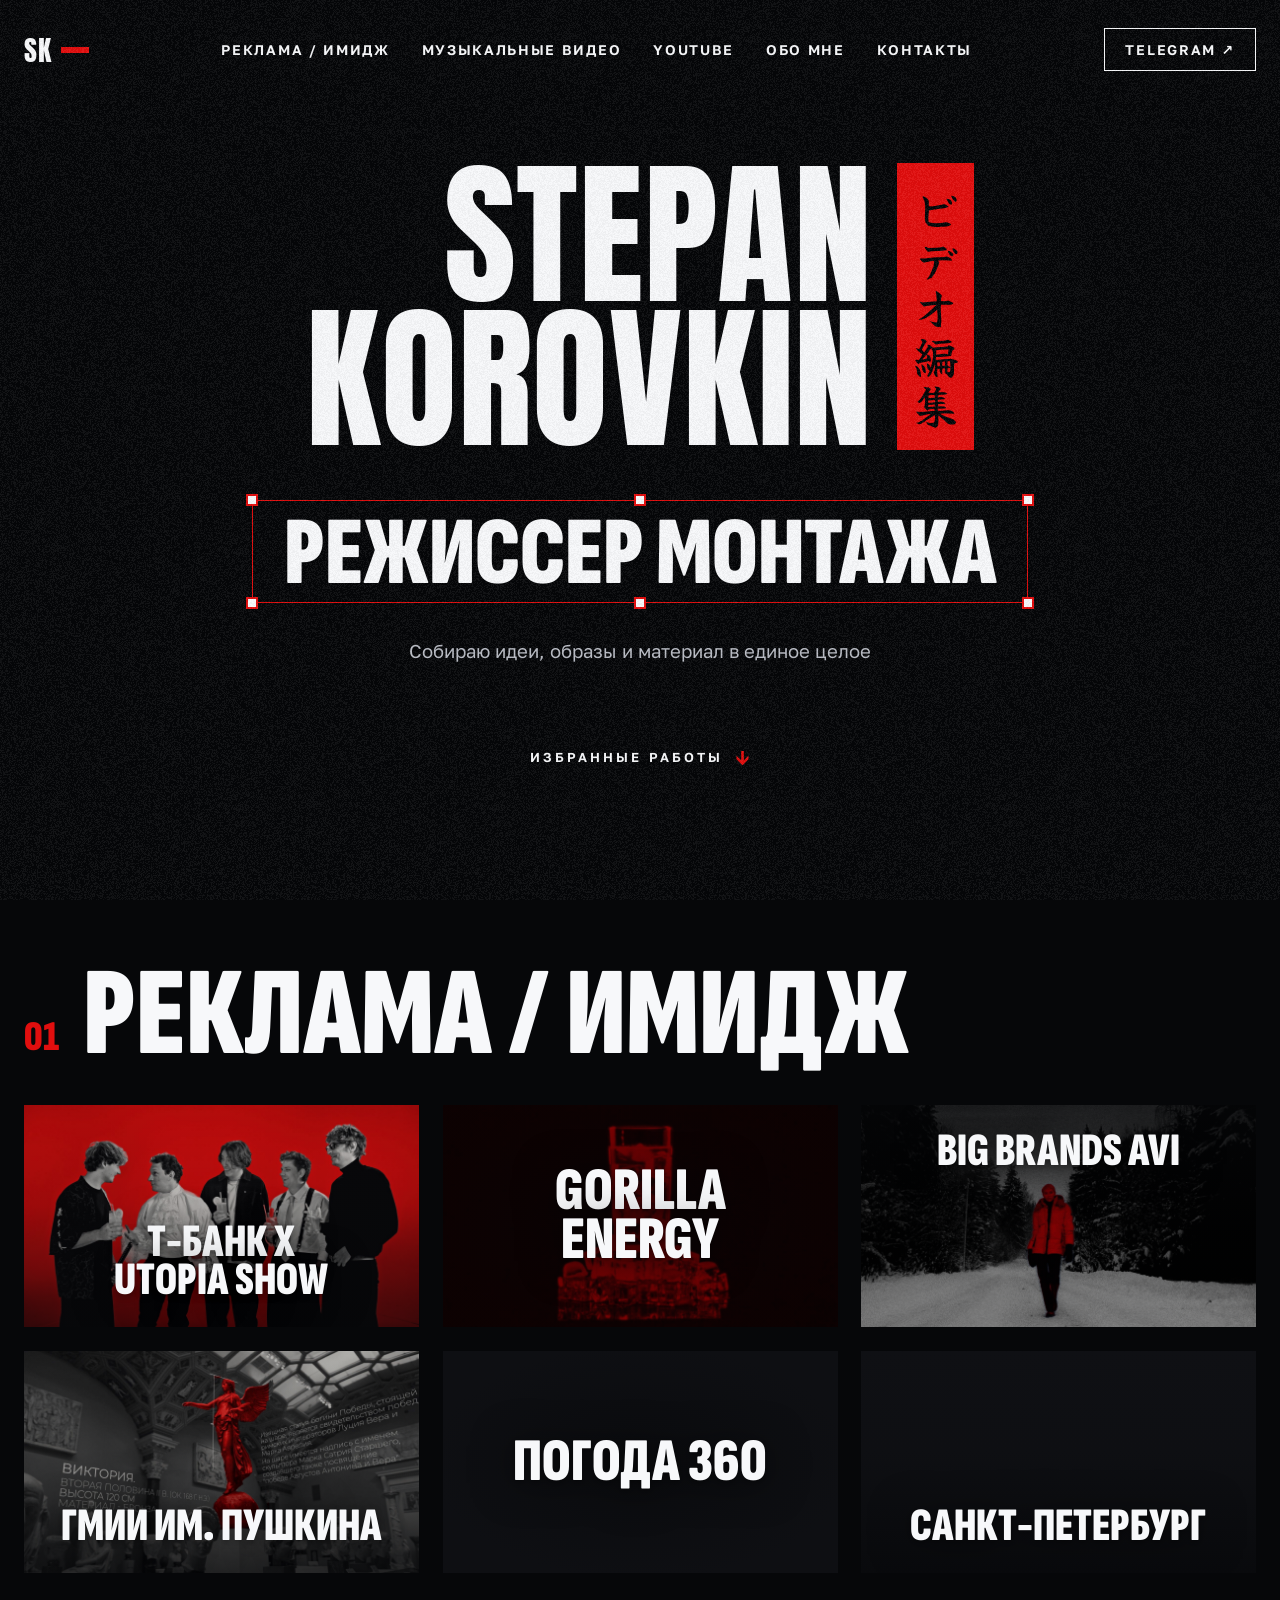
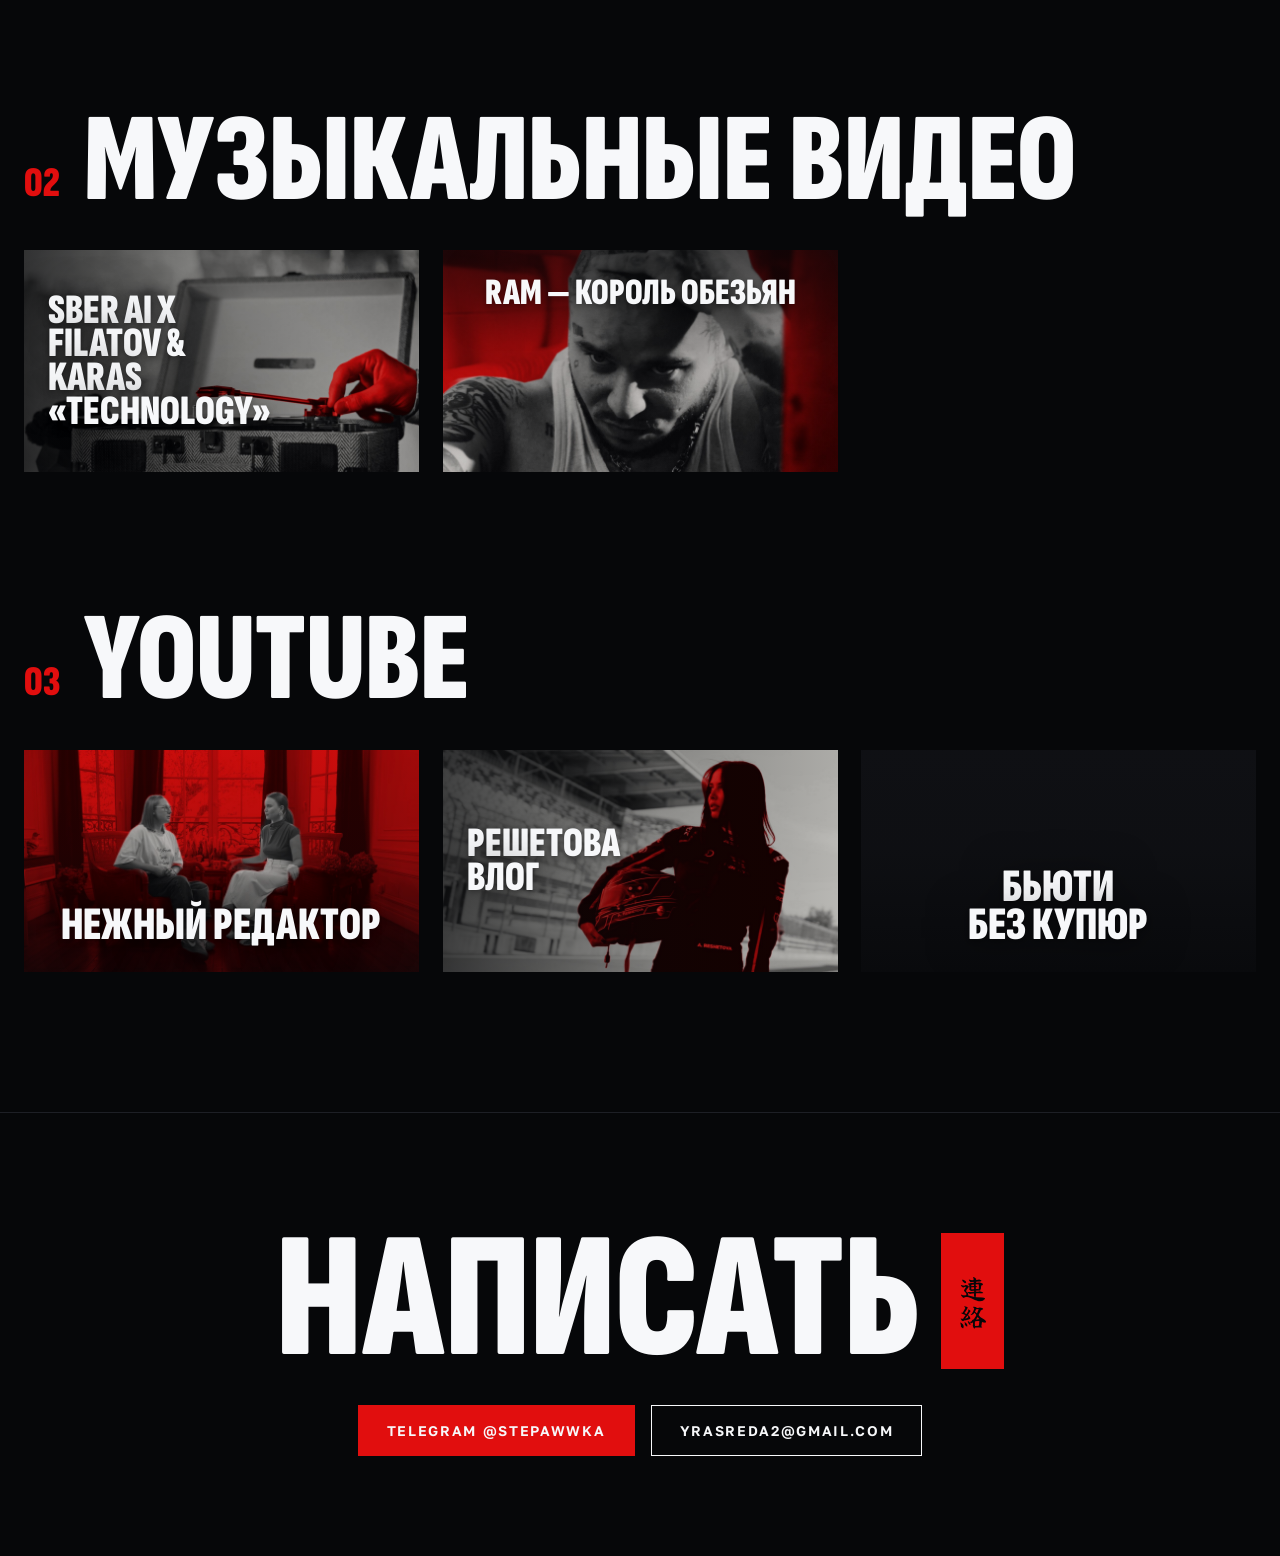
==== index.html @ 12259e80 "About photo: refined hair matte Co-Authored-By: Claude Opus 5.5 <noreply@anthropic.com> Claude-Sessi" ====
<!doctype html>
<html lang="ru">
<head>
<meta charset="utf-8">
<meta name="viewport" content="width=device-width, initial-scale=1">
<title>Stepan Korovkin — режиссёр монтажа</title>
<meta name="description" content="Stepan Korovkin, режиссёр монтажа. Реклама и имиджевые ролики, музыкальные видео, YouTube.">
<meta property="og:type" content="website">
<meta property="og:title" content="Stepan Korovkin — режиссёр монтажа">
<meta property="og:description" content="Stepan Korovkin, режиссёр монтажа. Реклама и имиджевые ролики, музыкальные видео, YouTube.">
<meta property="og:image" content="assets/img/og.jpg">
<meta name="theme-color" content="#060709">
<link rel="icon" href="data:image/svg+xml,%3Csvg%20xmlns%3D%22http%3A//www.w3.org/2000/svg%22%20viewBox%3D%220%200%2064%2064%22%3E%3Crect%20width%3D%2264%22%20height%3D%2264%22%20fill%3D%22%23060709%22/%3E%3Ctext%20x%3D%2232%22%20y%3D%2244%22%20font-family%3D%22Impact%2CArial%20Narrow%2Csans-serif%22%20font-size%3D%2234%22%20fill%3D%22%23F7F8FA%22%20text-anchor%3D%22middle%22%3ESK%3C/text%3E%3Crect%20x%3D%228%22%20y%3D%2234%22%20width%3D%2248%22%20height%3D%226%22%20fill%3D%22%23E10E0E%22/%3E%3C/svg%3E">
<link rel="preload" href="assets/fonts/anton-latin.woff2" as="font" type="font/woff2" crossorigin>
<link rel="preload" href="assets/fonts/sofia-latin-900.woff2" as="font" type="font/woff2" crossorigin>
<link rel="preload" href="assets/fonts/sofia-cyrillic-900.woff2" as="font" type="font/woff2" crossorigin>
<link rel="preload" href="assets/fonts/yuji-kana.woff2" as="font" type="font/woff2" crossorigin>
<link rel="stylesheet" href="assets/style.css">
</head>
<body>
<header class="wrap top">
<a class="mark" href="" aria-label="Stepan Korovkin — на главную">SK</a>
<nav class="nav" aria-label="Разделы">
<a href="#ads"><span class="l">Реклама / имидж</span><span class="s">Реклама</span></a>
<a href="#music"><span class="l">Музыкальные видео</span><span class="s">Клипы</span></a>
<a href="#youtube"><span class="l">YouTube</span><span class="s">YouTube</span></a>
<a href="#about" data-about-open><span class="l">Обо мне</span><span class="s">Обо мне</span></a>
<a href="#contact"><span class="l">Контакты</span><span class="s">Контакты</span></a>
</nav>
<a class="btn small" href="https://t.me/stepawwka" target="_blank" rel="noopener">Telegram ↗</a>
</header>
<main>
<section class="hero" aria-label="Обложка">
<div class="name">
<h1>Stepan<br>Korovkin</h1>
<div class="tag" aria-hidden="true"><span class="tag-k" lang="ja"><span>ビ</span><span>デ</span><span>オ</span><span>編</span><span>集</span></span></div>
</div>
<div class="bbox"><i></i><i></i><i></i><i></i><i></i><i></i><p class="role">Режиссер монтажа</p></div>
<p class="hero-lead">Собираю идеи, образы и материал в&nbsp;единое целое</p>
<a class="hero-more" href="#ads">Избранные работы <span aria-hidden="true">↓</span></a>
</section>
<section id="ads" class="wrap sec">
<div class="sec-head"><span class="num" aria-hidden="true">01</span><h2>Реклама / имидж</h2></div>
<div class="grid">
<a class="card has-cover at-bottom" href="work/tbank-utopia/">
<img src="assets/img/tbank.jpg?v=7b4b48c3" alt="" loading="lazy" decoding="async"><img class="alt" src="assets/img/tbank-color.jpg?v=addeb422" alt="" loading="lazy" decoding="async"><span class="shade" aria-hidden="true"></span><span class="t" aria-hidden="true">Т-БАНК X
UTOPIA SHOW</span>
<span class="sr">Т-Банк X Utopia Show</span>
<span class="line" aria-hidden="true"></span>
</a>
<a class="card has-cover" href="work/gorilla-energy/">
<img src="assets/img/gorilla.jpg?v=bd6098e1" alt="" loading="lazy" decoding="async"><img class="alt" src="assets/img/gorilla-color.jpg?v=8fd5b9a2" alt="" loading="lazy" decoding="async"><span class="shade" aria-hidden="true"></span><span class="t" aria-hidden="true">GORILLA
ENERGY</span>
<span class="sr">Gorilla Energy</span>
<span class="line" aria-hidden="true"></span>
</a>
<a class="card has-cover at-top" href="work/avi/">
<img src="assets/img/avi.jpg?v=89ddf8d1" alt="" loading="lazy" decoding="async"><img class="alt" src="assets/img/avi-color.jpg?v=10f41481" alt="" loading="lazy" decoding="async"><span class="shade" aria-hidden="true"></span><span class="t" aria-hidden="true">BIG BRANDS AVI</span>
<span class="sr">Big Brands: AVI Commercial</span>
<span class="line" aria-hidden="true"></span>
</a>
<a class="card has-cover at-bottom" href="work/pushkin-museum/">
<img src="assets/img/pushkin.jpg?v=3816dea2" alt="" loading="lazy" decoding="async"><img class="alt" src="assets/img/pushkin-color.jpg?v=3e8acc10" alt="" loading="lazy" decoding="async"><span class="shade" aria-hidden="true"></span><span class="t long" aria-hidden="true">ГМИИ ИМ. ПУШКИНА</span>
<span class="sr">ГМИИ им. Пушкина — Excursions Promo</span>
<span class="line" aria-hidden="true"></span>
</a>
<a class="card has-cover" href="work/promo-360/">
<img src="assets/img/promo360.jpg?v=183cdcbc" alt="" loading="lazy" decoding="async"><img class="alt" src="assets/img/promo360-color.jpg?v=8213f83b" alt="" loading="lazy" decoding="async"><span class="shade" aria-hidden="true"></span><span class="t" aria-hidden="true">ПОГОДА 360</span>
<span class="sr">Промо канала 360</span>
<span class="line" aria-hidden="true"></span>
</a>
<a class="card has-cover at-bottom" href="work/saint-petersburg/">
<img src="assets/img/spb.jpg?v=133a0716" alt="" loading="lazy" decoding="async"><img class="alt" src="assets/img/spb-color.jpg?v=e3ffe07c" alt="" loading="lazy" decoding="async"><span class="shade" aria-hidden="true"></span><span class="t long" aria-hidden="true">САНКТ-ПЕТЕРБУРГ</span>
<span class="sr">Санкт-Петербург — имиджевый ролик</span>
<span class="line" aria-hidden="true"></span>
</a>
</div>
</section>
<section id="music" class="wrap sec">
<div class="sec-head"><span class="num" aria-hidden="true">02</span><h2>Музыкальные видео</h2></div>
<div class="grid">
<a class="card has-cover at-left" href="work/sber-technology/">
<img src="assets/img/sber.jpg?v=a6366674" alt="" loading="lazy" decoding="async"><img class="alt" src="assets/img/sber-color.jpg?v=f6e10847" alt="" loading="lazy" decoding="async"><span class="shade" aria-hidden="true"></span><span class="t long" aria-hidden="true">SBER AI X FILATOV &amp; KARAS
«TECHNOLOGY»</span>
<span class="sr">SBER AI, Filatov &amp; Karas — «Technology»</span>
<span class="line" aria-hidden="true"></span>
</a>
<a class="card has-cover at-top" href="work/ram-king-of-monkeys/">
<img src="assets/img/ram.jpg?v=00db7134" alt="" loading="lazy" decoding="async"><img class="alt" src="assets/img/ram-color.jpg?v=c3cac4be" alt="" loading="lazy" decoding="async"><span class="shade" aria-hidden="true"></span><span class="t long one" aria-hidden="true">RAM — КОРОЛЬ ОБЕЗЬЯН</span>
<span class="sr">RAM — Король Обезьян</span>
<span class="line" aria-hidden="true"></span>
</a>
</div>
</section>
<section id="youtube" class="wrap sec">
<div class="sec-head"><span class="num" aria-hidden="true">03</span><h2>YouTube</h2></div>
<div class="grid">
<a class="card has-cover at-bottom" href="work/nezhny-redaktor/">
<img src="assets/img/nezhny.jpg?v=19ef74e8" alt="" loading="lazy" decoding="async"><img class="alt" src="assets/img/nezhny-color.jpg?v=db4fc945" alt="" loading="lazy" decoding="async"><span class="shade" aria-hidden="true"></span><span class="t long" aria-hidden="true">НЕЖНЫЙ РЕДАКТОР</span>
<span class="sr">Нежный Редактор. Подкаст</span>
<span class="line" aria-hidden="true"></span>
</a>
<a class="card has-cover at-left" href="work/reshetova-moscow-raceway/">
<img src="assets/img/reshetova.jpg?v=ff135b1c" alt="" loading="lazy" decoding="async"><img class="alt" src="assets/img/reshetova-color.jpg?v=7deeea83" alt="" loading="lazy" decoding="async"><span class="shade" aria-hidden="true"></span><span class="t" aria-hidden="true">РЕШЕТОВА
ВЛОГ</span>
<span class="sr">Решетова влог с Moscow Raceway</span>
<span class="line" aria-hidden="true"></span>
</a>
<a class="card has-cover at-bottom" href="work/beauty-bez-kupyur/">
<img src="assets/img/beauty.jpg?v=f98b8aa9" alt="" loading="lazy" decoding="async"><img class="alt" src="assets/img/beauty-color.jpg?v=59902009" alt="" loading="lazy" decoding="async"><span class="shade" aria-hidden="true"></span><span class="t" aria-hidden="true">БЬЮТИ
БЕЗ КУПЮР</span>
<span class="sr">Бьюти без купюр</span>
<span class="line" aria-hidden="true"></span>
</a>
</div>
</section>
</main>
<footer id="contact" class="foot">
<div class="foot-h"><h2>Написать</h2><div class="tag" aria-hidden="true"><span class="tag-k" lang="ja"><span>連</span><span>絡</span></span></div></div>
<div class="btns">
<a class="btn fill" href="https://t.me/stepawwka" target="_blank" rel="noopener">Telegram @STEPAWWKA</a>
<a class="btn" href="mailto:yrasreda2@gmail.com">YRASREDA2@GMAIL.COM</a>
</div>
</footer>
<div id="about" class="about" role="dialog" aria-modal="true" aria-labelledby="about-title">
<a class="about-bg" href="#" data-about-close aria-label="Закрыть"></a>
<aside class="about-panel" tabindex="-1">
<div class="about-top"><span>Обо мне</span><a class="about-x" href="#" data-about-close aria-label="Закрыть">✕</a></div>
<div class="about-photo"><i></i><i></i><i></i><i></i><div class="about-photo-in"><img src="assets/img/me.jpg?v=11fa147f" alt="Stepan Korovkin" loading="lazy" decoding="async"><img class="alt" src="assets/img/me-color.jpg?v=ccca5686" alt="" loading="lazy" decoding="async"></div></div>
<h2 id="about-title" class="sr">Обо мне — Stepan Korovkin</h2>
<p class="about-lead">Мое основное направление — <b>реклама и имиджевые ролики</b>. Также активно развиваюсь в сторону YouTube и док-форматов.</p>
<p>Нарративная линия, посылы, идеи и образы за годы работы стали для меня ключевыми ориентирами в монтажной логике.</p>
<ul class="about-chips"><li class="main">Реклама / имидж</li><li class="">YouTube</li><li class="">Док-формат</li><li class="more">Клипы · короткий метр · монтаж на площадке</li></ul>
<div class="about-btns"><a class="btn fill" href="https://t.me/stepawwka" target="_blank" rel="noopener">Telegram @STEPAWWKA</a>
<a class="btn" href="mailto:yrasreda2@gmail.com">YRASREDA2@GMAIL.COM</a></div>
</aside>
</div>
<script>
(function () {
  document.documentElement.classList.add('js');
  var box = document.getElementById('about'), panel = box.querySelector('.about-panel'), last = null;
  function open(e) {
    if (e) e.preventDefault();
    last = document.activeElement; box.classList.add('open'); document.body.classList.add('noscroll');
    history.replaceState(null, '', '#about'); setTimeout(function () { panel.focus(); }, 50);
  }
  function close(e) {
    if (e) e.preventDefault();
    box.classList.remove('open'); document.body.classList.remove('noscroll');
    history.replaceState(null, '', location.pathname + location.search);
    if (last) last.focus();
  }
  document.querySelectorAll('[data-about-open]').forEach(function (a) { a.addEventListener('click', open); });
  box.querySelectorAll('[data-about-close]').forEach(function (a) { a.addEventListener('click', close); });
  document.addEventListener('keydown', function (e) { if (e.key === 'Escape' && box.classList.contains('open')) close(e); });
  if (location.hash === '#about') open();
})();
</script>
<script>
(function () {
  if (!window.matchMedia || !matchMedia('(hover: none)').matches || !('IntersectionObserver' in window)) return;
  if (matchMedia('(prefers-reduced-motion: reduce)').matches) return;
  var io = new IntersectionObserver(function (es) {
    es.forEach(function (e) { e.target.classList.toggle('live', e.isIntersecting); });
  }, { rootMargin: '-46% 0px -46% 0px' });
  document.querySelectorAll('.card.has-cover, .poster, .about-photo').forEach(function (el) { io.observe(el); });
})();
</script>
</body>
</html>
---- assets/style.css ----
/* шрифты лежат на сайте: Anton — только имя-лого и SK; заголовки на обоих языках — Sofia Sans Extra Condensed Black */
@font-face{font-family:"SK Logo";src:url(fonts/anton-latin.woff2) format("woff2");font-display:swap}
@font-face{font-family:"SK Display";src:url(fonts/sofia-latin-900.woff2) format("woff2");font-display:swap;size-adjust:118%;
  unicode-range:U+0000-00FF,U+0131,U+0152-0153,U+02BB-02BC,U+02C6,U+02DA,U+02DC,U+2000-206F,U+20AC,U+2122,U+2191,U+2193,U+2212,U+2215,U+FEFF,U+FFFD}
@font-face{font-family:"SK Display";src:url(fonts/sofia-cyrillic-900.woff2) format("woff2");font-display:swap;size-adjust:118%;
  unicode-range:U+0301,U+0400-045F,U+0490-0491,U+04B0-04B1,U+2116}
@font-face{font-family:"SK Kana";src:url(fonts/yuji-kana.woff2) format("woff2");font-display:block}
@font-face{font-family:Golos;font-weight:400;src:url(fonts/golos-latin-400.woff2) format("woff2");font-display:swap;unicode-range:U+0000-00FF,U+2000-206F,U+2190-2199,U+25B6}
@font-face{font-family:Golos;font-weight:500;src:url(fonts/golos-latin-500.woff2) format("woff2");font-display:swap;unicode-range:U+0000-00FF,U+2000-206F,U+2190-2199,U+25B6}
@font-face{font-family:Golos;font-weight:600;src:url(fonts/golos-latin-600.woff2) format("woff2");font-display:swap;unicode-range:U+0000-00FF,U+2000-206F,U+2190-2199,U+25B6}
@font-face{font-family:Golos;font-weight:400;src:url(fonts/golos-cyrillic-400.woff2) format("woff2");font-display:swap;unicode-range:U+0301,U+0400-045F,U+0490-0491,U+04B0-04B1,U+2116}
@font-face{font-family:Golos;font-weight:500;src:url(fonts/golos-cyrillic-500.woff2) format("woff2");font-display:swap;unicode-range:U+0301,U+0400-045F,U+0490-0491,U+04B0-04B1,U+2116}
@font-face{font-family:Golos;font-weight:600;src:url(fonts/golos-cyrillic-600.woff2) format("woff2");font-display:swap;unicode-range:U+0301,U+0400-045F,U+0490-0491,U+04B0-04B1,U+2116}

:root{
  --bg:#060709; --panel:#101115; --wine:#3a0303;
  --red:#E10E0E; --white:#F7F8FA; --mute:#9A9DA6; --soft:#B9BCC4; --line:#1d1f25;
  --logo:"SK Logo",Impact,"Arial Narrow",sans-serif;
  --display:"SK Display","Arial Narrow",sans-serif;
  --body:Golos,system-ui,-apple-system,"Segoe UI",sans-serif;
  --kana:"SK Kana","Hiragino Mincho ProN","Yu Mincho",serif;
  --wrap:1320px; --pad:24px;
}
*{box-sizing:border-box}
html{scroll-behavior:smooth;-webkit-text-size-adjust:100%}
body{margin:0;background:var(--bg);color:var(--white);font-family:var(--body);overflow-x:hidden}
main,.foot{overflow-x:clip}
body::before{content:"";position:fixed;inset:0;pointer-events:none;z-index:50;
  background:url(img/grain.png) repeat;opacity:.18;animation:grain 1s steps(4) infinite}
@keyframes grain{0%{background-position:0 0}25%{background-position:-60px 40px}50%{background-position:80px -30px}75%{background-position:-20px -90px}}
@media (prefers-reduced-motion:reduce){body::before{animation:none}html{scroll-behavior:auto}}
a{color:var(--white);text-decoration:none;transition:color .2s}
a:hover{color:var(--red)}
a:focus-visible{outline:2px solid var(--red);outline-offset:4px}
img{display:block;max-width:100%}
.wrap{max-width:var(--wrap);margin:0 auto;padding:0 var(--pad)}
.sr{position:absolute;width:1px;height:1px;overflow:hidden;clip:rect(0 0 0 0);white-space:nowrap}

/* header */
.top{position:relative;z-index:5;display:flex;flex-wrap:wrap;align-items:center;justify-content:space-between;gap:16px 40px;padding-top:28px;padding-bottom:28px}
.mark{font-family:var(--logo);font-size:28px;letter-spacing:.02em;display:flex;align-items:center;gap:10px}
.mark::after{content:"";width:28px;height:6px;background:var(--red)}
.nav{display:flex;flex-wrap:wrap;gap:8px 32px;font-size:14px;font-weight:600;letter-spacing:.12em;text-transform:uppercase}
.nav .s{display:none}
.btn{display:inline-block;font-size:14px;font-weight:600;letter-spacing:.12em;text-transform:uppercase;padding:16px 28px;border:1px solid var(--white)}
.btn.small{padding:12px 20px}
.btn.fill{background:var(--red);border-color:var(--red)}
.btn.fill:hover{background:var(--white);border-color:var(--white);color:var(--bg)}
.btn:not(.fill):hover{border-color:var(--red)}

/* hero — имя с красным ярлыком (иероглифы) + «Режиссер монтажа» в рамке выделения */
.hero{position:relative;min-height:clamp(560px,60vw,780px);display:flex;flex-direction:column;align-items:center;justify-content:center;gap:clamp(30px,3.9vw,56px);padding:24px var(--pad) 48px}
.name{display:flex;align-items:stretch;gap:.16em;font-size:clamp(64px,12.2vw,176px)}
.name h1{margin:0;font-family:var(--logo);font-weight:400;text-transform:uppercase;font-size:1em;line-height:.92;text-align:right;letter-spacing:.005em}
.tag{width:.49em;background:var(--red);display:flex;align-items:center;justify-content:center}
.tag-k{display:flex;flex-direction:column;align-items:center;font-family:var(--kana);font-size:.3em;line-height:1.04;color:var(--bg);user-select:none}
.bbox{position:relative;border:1.5px solid var(--red);padding:.15em .37em .08em}
.bbox i{position:absolute;width:12px;height:12px;background:var(--white);border:2px solid var(--red);box-sizing:border-box}
.bbox i:nth-child(1){left:-7px;top:-7px}.bbox i:nth-child(2){right:-7px;top:-7px}.bbox i:nth-child(3){left:-7px;bottom:-7px}.bbox i:nth-child(4){right:-7px;bottom:-7px}
.bbox i:nth-child(5){left:calc(50% - 6px);top:-7px}.bbox i:nth-child(6){left:calc(50% - 6px);bottom:-7px}
.hero .bbox{font-size:clamp(34px,6.4vw,92px)}
.hero .role{margin:0;font-family:var(--display);font-size:1em;line-height:1;text-transform:uppercase;white-space:nowrap}
.hero .name,.hero .bbox{animation:rise .9s cubic-bezier(.2,.7,.2,1) both}
.hero .bbox{animation-delay:.15s}
.hero .tag{transform-origin:top;animation:drop .7s .35s cubic-bezier(.7,0,.2,1) both}
.hero-lead{margin:calc(-1 * clamp(6px,1.2vw,18px)) 0 0;max-width:34em;text-wrap:balance;text-align:center;font-size:clamp(16px,1.45vw,21px);line-height:1.45;color:var(--soft)}
.hero-more{display:inline-flex;align-items:center;gap:12px;margin-top:clamp(4px,1.6vw,22px);font-size:13px;font-weight:600;letter-spacing:.24em;text-transform:uppercase;padding:10px 0}
.hero-more span{color:var(--red);font-size:20px;letter-spacing:0;animation:nudge 1.8s ease-in-out infinite}
@keyframes nudge{50%{transform:translateY(5px)}}
.hero .hero-lead,.hero .hero-more{animation:rise .9s .3s cubic-bezier(.2,.7,.2,1) both}
@keyframes rise{from{opacity:0;transform:translateY(24px)}}
@keyframes drop{from{transform:scaleY(0)}}
@media (prefers-reduced-motion:reduce){.hero .name,.hero .bbox,.hero .tag,.hero .hero-lead,.hero .hero-more,.hero-more span{animation:none}}

/* sections */
.sec{padding-top:100px;padding-bottom:40px;scroll-margin-top:12px}
.sec+.sec{padding-top:100px}
.sec-head{display:flex;flex-wrap:wrap;align-items:flex-end;gap:8px 24px;margin-bottom:40px}
.sec-head .num{font-family:var(--display);font-size:clamp(20px,2.8vw,40px);color:var(--red);line-height:1;padding-bottom:.25em}
.sec-head h2{margin:0;font-family:var(--display);font-weight:400;text-transform:uppercase;font-size:clamp(44px,8.3vw,120px);line-height:.92;overflow-wrap:anywhere}
.grid{display:grid;grid-template-columns:repeat(auto-fill,minmax(min(340px,100%),1fr));gap:24px}

.card{position:relative;display:flex;align-items:center;justify-content:center;aspect-ratio:16/9;overflow:hidden;background:var(--panel);isolation:isolate;container-type:inline-size}
.card.red{background:var(--wine)}
.card img{position:absolute;inset:0;width:100%;height:100%;object-fit:cover;transition:transform .6s cubic-bezier(.2,.7,.2,1)}
.card .t{position:relative;font-family:var(--display);text-transform:uppercase;text-align:center;line-height:.95;padding:0 24px;
  font-size:clamp(30px,4.2vw,60px);white-space:pre-line;transition:transform .5s cubic-bezier(.2,.7,.2,1)}
.card .t.long{font-size:clamp(26px,3.4vw,48px)}

.card .meta{position:absolute;left:0;right:0;bottom:0;display:flex;justify-content:space-between;align-items:flex-end;gap:12px;padding:18px 20px;
  font-size:13px;letter-spacing:.14em;text-transform:uppercase;color:var(--soft);background:linear-gradient(transparent,rgba(6,7,9,.9))}
/* "cover_hover": при наведении фирменный кадр сменяется оригиналом в цвете */
.card img.alt,.player .poster img.alt{opacity:0;transition:opacity .6s ease,transform .6s cubic-bezier(.2,.7,.2,1)}
.card:hover img.alt,.card:focus-visible img.alt,.poster:hover img.alt,.poster:focus-visible img.alt{opacity:1}
/* телефоны: карточка в центре экрана проявляется в цвете, как при наведении (класс .live ставит скрипт) */
.card.live img.alt,.poster.live img.alt{opacity:1}
.card.live .shade{opacity:.45}
.card.live .line{transform:scaleX(1)}
.card.live img{transform:scale(1.04)}
.poster.live::after{background:rgba(6,7,9,.15)}
.card .shade{position:absolute;inset:0;background:radial-gradient(ellipse at center,rgba(6,7,9,.55),rgba(6,7,9,.2) 75%);transition:opacity .5s}
/* надпись сверху/снизу, если в центре обложки важная деталь: "text_pos" в projects.json */
.card.at-top .t,.card.at-bottom .t{white-space:pre-line;text-wrap:balance;font-size:clamp(24px,2.9vw,42px);padding:0 16px}
.card.at-top{align-items:flex-start;padding-top:clamp(14px,2.2vw,28px)}
.card.at-bottom{align-items:flex-end;padding-bottom:clamp(14px,2.2vw,28px)}
.card.at-left{justify-content:flex-start}
.card.at-left .t{text-align:left;padding-left:clamp(16px,2.6vw,32px);max-width:62%}
.card.at-left .shade{background:linear-gradient(90deg,rgba(6,7,9,.7),rgba(6,7,9,.25) 55%,rgba(6,7,9,.05))}
.card.at-top .shade{background:linear-gradient(rgba(6,7,9,.7),rgba(6,7,9,.2) 55%,rgba(6,7,9,.1))}
.card.at-bottom .shade{background:linear-gradient(rgba(6,7,9,.1),rgba(6,7,9,.2) 45%,rgba(6,7,9,.7))}
.card.has-cover .t{text-shadow:0 2px 6px rgba(0,0,0,.35),0 4px 40px rgba(0,0,0,.55)}
.card:hover .shade,.card:focus-visible .shade{opacity:.45}
.card .line{position:absolute;left:0;bottom:0;height:4px;width:100%;background:var(--red);transform:scaleX(0);transform-origin:left;transition:transform .4s cubic-bezier(.7,0,.2,1)}
.card:hover,.card:focus-visible{color:var(--white)}
.card:hover img,.card:focus-visible img{transform:scale(1.04)}
.card:hover .t{transform:scale(1.03)}
.card:hover .line,.card:focus-visible .line{transform:scaleX(1)}
.card:focus-visible{outline-offset:0}

/* footer */
.foot{border-top:1px solid var(--line);margin-top:100px;padding:120px var(--pad) 100px;text-align:center;display:flex;flex-direction:column;align-items:center;gap:36px;scroll-margin-top:12px}
.foot-h{display:flex;align-items:stretch;gap:.14em;font-size:clamp(64px,11.8vw,170px)}
.foot-h h2{margin:0;font-family:var(--display);font-weight:400;font-size:1em;line-height:.9;text-transform:uppercase}
.foot-h .tag{width:.42em}
.foot-h .tag-k{font-size:.18em}
.foot .btns{display:flex;flex-wrap:wrap;justify-content:center;gap:16px}

/* project page */
.p-head{padding-top:40px;padding-bottom:48px}
.p-head .cat{margin:0 0 20px;font-size:14px;font-weight:600;letter-spacing:.2em;text-transform:uppercase;color:var(--red)}
.p-head h1{margin:0;font-family:var(--display);font-weight:400;text-transform:uppercase;font-size:clamp(48px,9.7vw,140px);line-height:.92;overflow-wrap:anywhere}
.player{position:relative;z-index:60;aspect-ratio:16/9;background:#000;overflow:hidden} /* плеер поверх зерна */
.player iframe{position:absolute;inset:0;width:100%;height:100%;border:0}
/* своя обложка с кнопкой Play */
.poster{position:absolute;inset:0;width:100%;height:100%;margin:0;padding:0 24px;border:0;cursor:pointer;color:var(--white);background:var(--panel);
  display:flex;flex-direction:column;align-items:center;justify-content:center;gap:clamp(18px,3vw,36px);font:inherit}
.poster.red{background:var(--wine)}
.player .poster img{position:absolute;inset:0;width:100%;height:100%;object-fit:cover;opacity:1;transition:transform .8s cubic-bezier(.2,.7,.2,1),filter .4s}
.poster::after{content:"";position:absolute;inset:0;background:rgba(6,7,9,.35);transition:background .4s}
.poster b{position:relative;z-index:1;font-family:var(--display);font-weight:400;text-transform:uppercase;text-align:center;white-space:pre-line;
  font-size:clamp(34px,6vw,88px);line-height:.92}
.play{position:relative;z-index:1;display:flex;align-items:center;justify-content:center;width:clamp(64px,8vw,112px);aspect-ratio:1;border-radius:50%;
  background:var(--red);transition:transform .35s cubic-bezier(.2,.7,.2,1),background .25s}
.play svg{width:38%;height:38%;margin-left:6%;fill:var(--white);transition:fill .25s}
.poster:hover img{transform:scale(1.03)}
.poster:hover::after{background:rgba(6,7,9,.15)}
.poster:hover .play,.poster:focus-visible .play{transform:scale(1.08);background:var(--white)}
.poster:hover .play svg,.poster:focus-visible .play svg{fill:var(--red)}
.poster:focus-visible{outline:2px solid var(--red);outline-offset:-2px}
.player img{position:absolute;inset:0;width:100%;height:100%;object-fit:cover;opacity:.45}
.player .soon{position:absolute;inset:0;display:flex;flex-direction:column;align-items:center;justify-content:center;gap:18px;font-size:13px;letter-spacing:.2em;text-transform:uppercase}
.player .soon b{font-family:var(--display);font-weight:400;font-size:clamp(28px,4vw,56px);letter-spacing:0;text-align:center;white-space:pre-line;line-height:.95}
.facts{display:grid;grid-template-columns:repeat(auto-fit,minmax(220px,1fr));gap:32px 40px;padding-top:56px}
.facts div{display:flex;flex-direction:column;gap:10px}
.facts span{font-size:12px;letter-spacing:.2em;text-transform:uppercase;color:var(--mute)}
.facts strong{font-family:var(--display);font-weight:400;font-size:30px;text-transform:uppercase}
.facts p{grid-column:1/-1;margin:0;max-width:760px;font-size:18px;line-height:1.6;color:#C9CBD1}
.pn{display:flex;flex-wrap:wrap;justify-content:space-between;gap:24px;margin-top:80px;padding-top:32px;border-top:1px solid var(--line)}
.pn a{display:flex;flex-direction:column;gap:8px;max-width:48%}
.pn a.next{text-align:right;margin-left:auto}
.pn span{font-size:12px;letter-spacing:.2em;text-transform:uppercase;color:var(--mute)}
.pn strong{font-family:var(--display);font-weight:400;font-size:clamp(24px,2.8vw,40px);text-transform:uppercase;line-height:1}
.page-end{height:100px}

/* phones */
@media (max-width:760px){
  :root{--pad:16px}
  .hero{min-height:560px;gap:34px}
  .name{font-size:18.5vw}
  .hero .bbox{font-size:9vw}
  .bbox i{width:8px;height:8px;border-width:1.5px}
  .bbox i:nth-child(1){left:-5px;top:-5px}.bbox i:nth-child(2){right:-5px;top:-5px}.bbox i:nth-child(3){left:-5px;bottom:-5px}.bbox i:nth-child(4){right:-5px;bottom:-5px}
  .bbox i:nth-child(5),.bbox i:nth-child(6){display:none}
  .foot-h{font-size:17vw}
  .foot-h .tag{width:.5em}
  .foot-h .tag-k{font-size:.27em}
  .hero{min-height:500px}
  .top{padding-top:20px;padding-bottom:12px;gap:4px 16px}
  .mark{font-size:24px}
  .mark::after{width:22px;height:5px}
  .top>.btn{padding:12px 14px;font-size:12px}
  .nav{order:3;width:100%;justify-content:center;gap:0 14px;font-size:11px;letter-spacing:.08em}
  .nav a{padding:12px 0}
  .nav .l{display:none}.nav .s{display:inline}
  .sec,.sec+.sec{padding-top:56px;padding-bottom:16px}
  .sec-head{flex-direction:column;align-items:flex-start;gap:6px;margin-bottom:16px}
  .sec-head .num{padding:0}
  .grid{gap:16px}
  .card .meta{padding:12px 14px;font-size:11px}
  .foot{margin-top:56px;padding:72px var(--pad) 64px;gap:28px}
  .foot .btns{gap:12px}
  .foot .btn{padding:16px 22px;font-size:13px}
  .pn a{max-width:100%}
}

/* размер надписи считается от ширины самой карточки, а не окна — текст не вылезает ни при каком шрифте */
@supports (font-size:1cqi){
  .card .t{font-size:min(13cqi,60px);padding:0 6cqi;max-width:100%;box-sizing:border-box;overflow-wrap:break-word}
  .card .t.long{font-size:min(10.5cqi,48px)}
  .card.at-top .t,.card.at-bottom .t{font-size:min(10cqi,42px);padding:0 5cqi}
  .card .t.one{font-size:min(8cqi,36px)}
  .card.at-left .t{padding:0 0 0 6cqi;max-width:62%;font-size:min(9cqi,40px);overflow-wrap:normal}
}

/* ===== Обо мне: панель справа поверх страницы ===== */
body.noscroll{overflow:hidden}
.about{position:fixed;inset:0;z-index:100;visibility:hidden;transition:visibility 0s .6s}
.about.open,html:not(.js) .about:target{visibility:visible;transition:none}
.about-bg{position:absolute;inset:0;background:rgba(6,7,9,.72);opacity:0;transition:opacity .45s;cursor:pointer}
.about.open .about-bg,html:not(.js) .about:target .about-bg{opacity:1}
.about-panel{position:absolute;top:0;right:0;height:100%;width:min(560px,100%);overflow-y:auto;overscroll-behavior:contain;
  background:#0b0c0f;border-left:1px solid var(--line);padding:24px clamp(20px,4vw,44px) 56px;outline:none;
  transform:translateX(100%);transition:transform .6s cubic-bezier(.7,0,.2,1)}
.about.open .about-panel,html:not(.js) .about:target .about-panel{transform:none}
@media (prefers-reduced-motion:reduce){.about-panel,.about-bg{transition:none}}
.about-top{display:flex;justify-content:space-between;align-items:center;margin-bottom:24px;font-size:13px;font-weight:600;letter-spacing:.2em;text-transform:uppercase;color:var(--red)}
.about-x{display:flex;align-items:center;justify-content:center;width:44px;height:44px;margin-right:-10px;font-size:20px;color:var(--white)}
.about-photo{position:relative;border:1.5px solid var(--red);padding:10px;margin:8px 0 34px}
.about-photo>i{position:absolute;width:12px;height:12px;background:var(--white);border:2px solid var(--red);box-sizing:border-box;z-index:1}
.about-photo>i:nth-child(1){left:-7px;top:-7px}.about-photo>i:nth-child(2){right:-7px;top:-7px}.about-photo>i:nth-child(3){left:-7px;bottom:-7px}.about-photo>i:nth-child(4){right:-7px;bottom:-7px}
.about-photo-in{position:relative;aspect-ratio:4/5;background:var(--wine);overflow:hidden}
.about-photo img{width:100%;height:100%;object-fit:cover}
.about-photo img.alt{position:absolute;inset:0;opacity:0;transition:opacity .6s ease}
.about-photo:hover img.alt,.about-photo.live img.alt{opacity:1}
.about-panel .about-lead b{font-weight:inherit;color:var(--red)}
.about-chips{list-style:none;margin:30px 0 0;padding:0;display:flex;flex-wrap:wrap;gap:8px}
.about-chips li{font-size:12px;font-weight:600;letter-spacing:.1em;text-transform:uppercase;padding:9px 12px;border:1px solid #5a5d66}
.about-chips li.main{background:var(--wine);border-color:var(--red)}
.about-chips li.more{border-style:dashed;border-color:#3a3c44;color:var(--mute)}
.about-photo .ph{position:absolute;inset:0;display:flex;align-items:center;justify-content:center}
.about-photo .ph-k{display:flex;flex-direction:column;font-family:var(--kana);font-size:clamp(64px,13vw,96px);line-height:1.04;color:var(--red);filter:brightness(1.35)}
.about-photo .ph-m{position:absolute;font-family:var(--logo);font-size:clamp(90px,22vw,150px);line-height:1;color:var(--white)}
.about-name{position:relative;display:inline-block;margin:0 0 14px;font-family:var(--logo);font-weight:400;text-transform:uppercase;font-size:clamp(52px,11vw,84px);line-height:.92}
.about-name i{position:absolute;left:-6%;right:-6%;top:66%;height:clamp(7px,1.3vw,11px);background:var(--red)}
.about-role{margin:0 0 28px;font-size:13px;font-weight:500;letter-spacing:.32em;text-transform:uppercase;color:var(--soft)}
.about-panel p{margin:0 0 16px;font-size:17px;line-height:1.6;color:#C9CBD1}
.about-panel .about-lead{font-size:clamp(19px,2.2vw,22px);line-height:1.45;color:var(--white)}
.about-panel h3{margin:36px 0 14px;font-size:12px;font-weight:600;letter-spacing:.2em;text-transform:uppercase;color:var(--mute)}
.about-list{list-style:none;margin:0;padding:0}
.about-list li{font-family:var(--display);text-transform:uppercase;font-size:clamp(24px,3.4vw,30px);line-height:1.1;padding:10px 0;border-top:1px solid var(--line)}
.about-list li:last-child{border-bottom:1px solid var(--line)}
.about-tags{list-style:none;margin:0;padding:0;display:flex;flex-wrap:wrap;gap:8px}
.about-tags li{font-size:13px;font-weight:600;letter-spacing:.1em;text-transform:uppercase;padding:9px 12px;border:1px solid #2a2c33}
.about-btns{display:flex;flex-wrap:wrap;gap:12px;margin-top:40px}
.about-btns .btn{padding:16px 22px;font-size:13px}
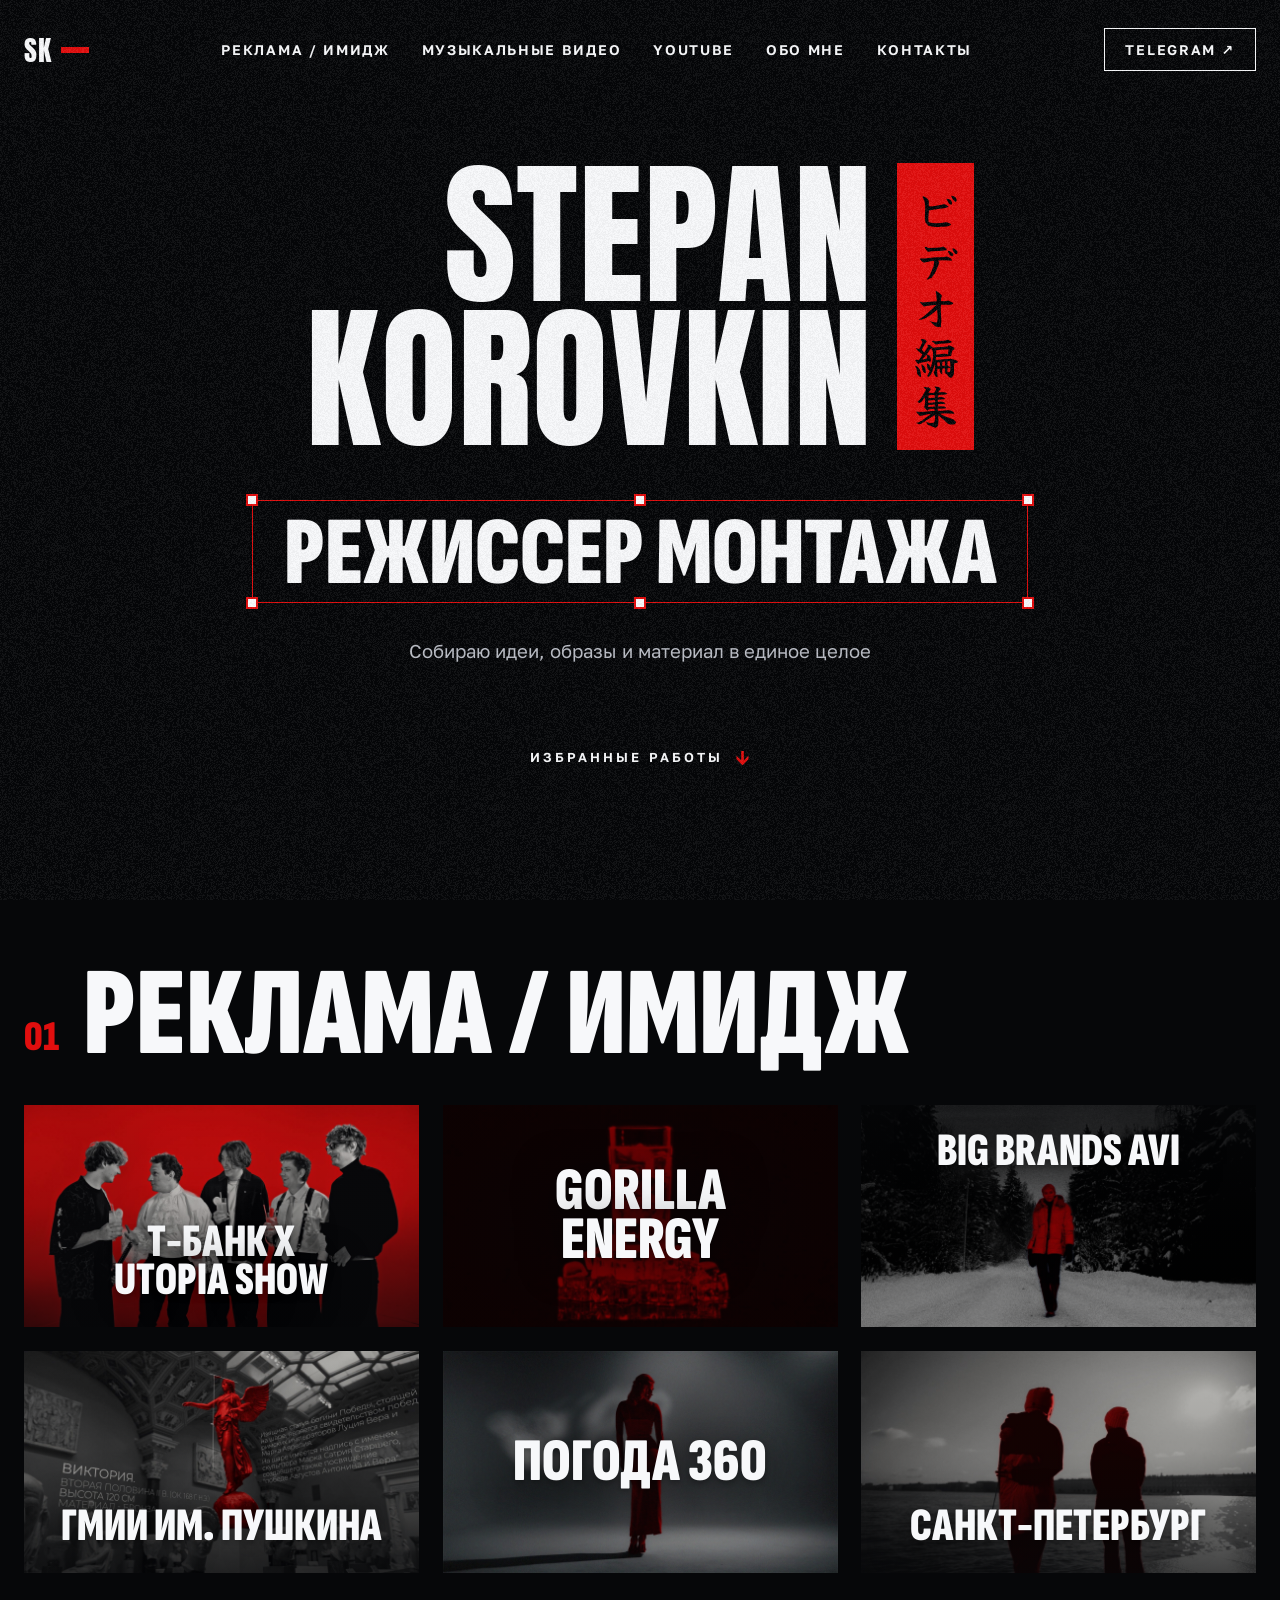
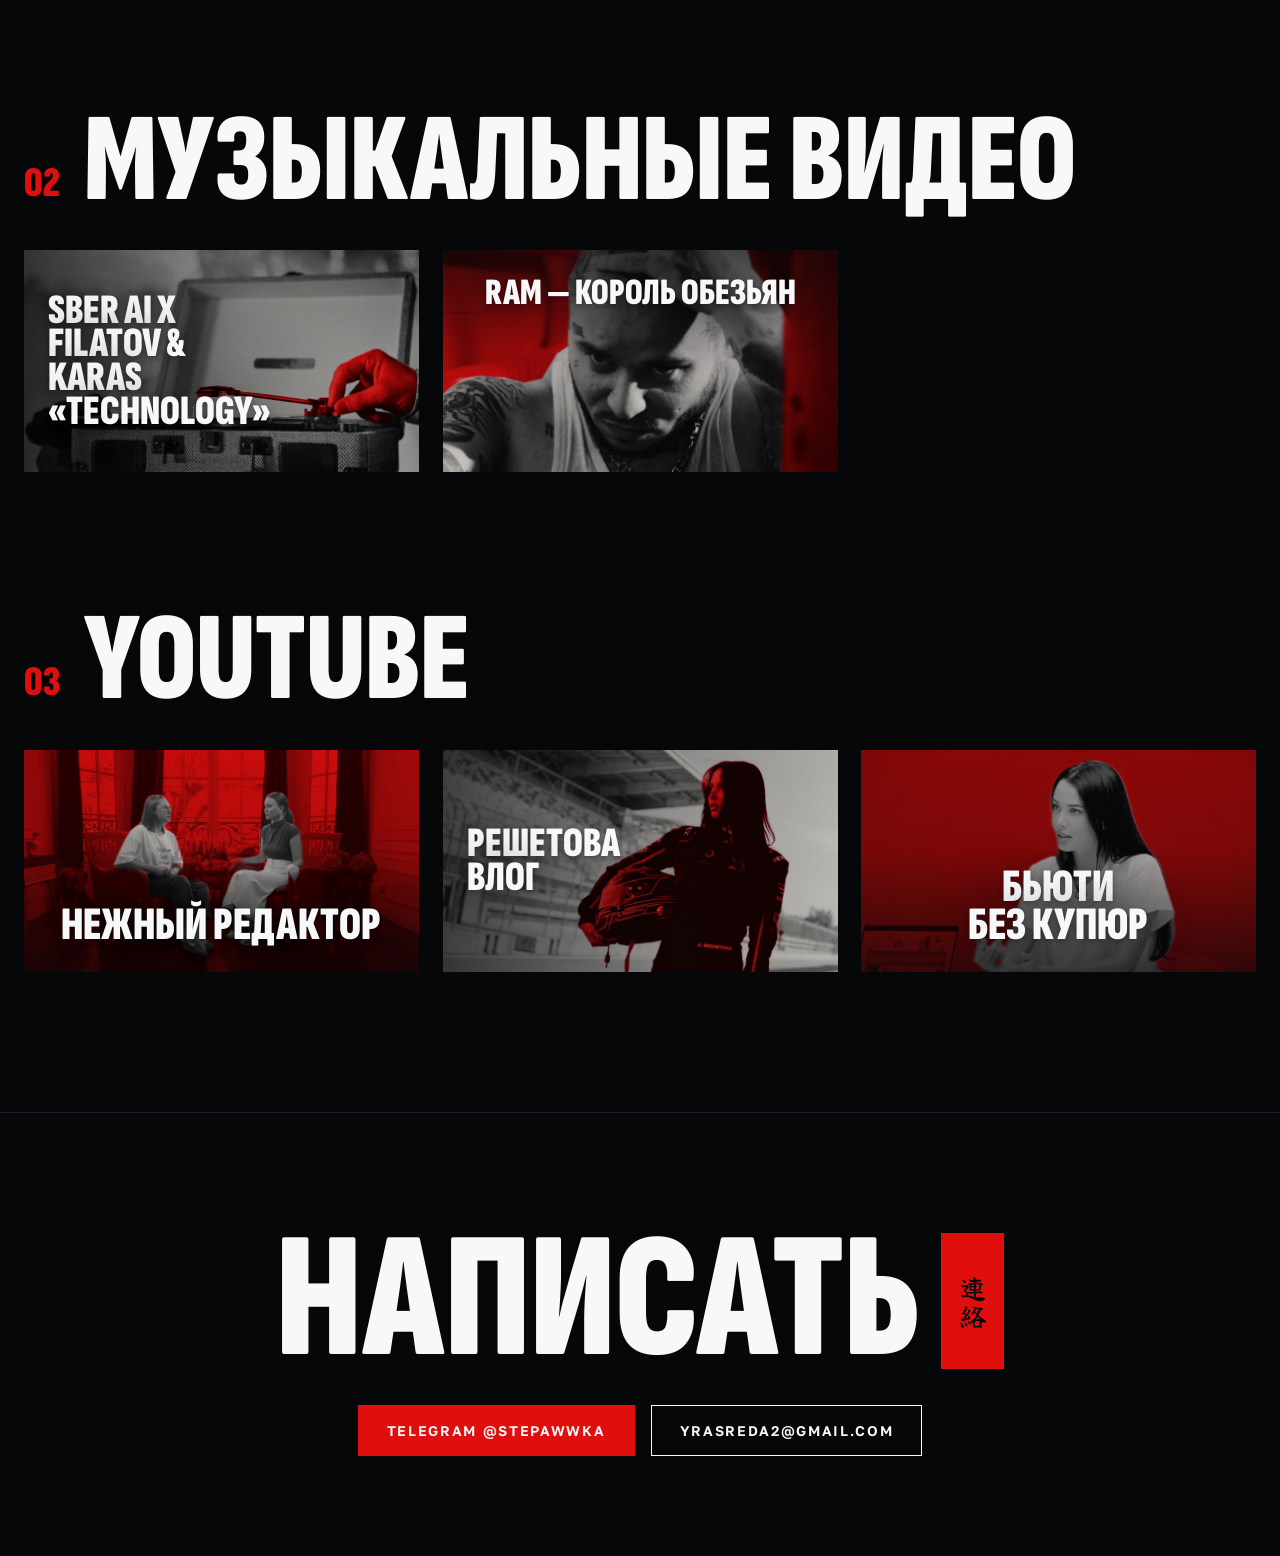
==== commit 0171705f: "About text + standalone motion design page Co-Authored-By: Claude Opus 5.5 <noreply@anthropic.com> C" ====
--- a/index.html
+++ b/index.html
@@ -126,11 +126,11 @@
 <a class="about-bg" href="#" data-about-close aria-label="Закрыть"></a>
 <aside class="about-panel" tabindex="-1">
 <div class="about-top"><span>Обо мне</span><a class="about-x" href="#" data-about-close aria-label="Закрыть">✕</a></div>
-<div class="about-photo"><i></i><i></i><i></i><i></i><div class="about-photo-in"><img src="assets/img/me.jpg?v=11fa147f" alt="Stepan Korovkin" loading="lazy" decoding="async"><img class="alt" src="assets/img/me-color.jpg?v=ccca5686" alt="" loading="lazy" decoding="async"></div></div>
+<div class="about-photo"><i></i><i></i><i></i><i></i><div class="about-photo-in"><img src="assets/img/me.jpg?v=c651c516" alt="Stepan Korovkin" loading="lazy" decoding="async"><img class="alt" src="assets/img/me-color.jpg?v=ccca5686" alt="" loading="lazy" decoding="async"></div></div>
 <h2 id="about-title" class="sr">Обо мне — Stepan Korovkin</h2>
-<p class="about-lead">Мое основное направление — <b>реклама и имиджевые ролики</b>. Также активно развиваюсь в сторону YouTube и док-форматов.</p>
-<p>Нарративная линия, посылы, идеи и образы за годы работы стали для меня ключевыми ориентирами в монтажной логике.</p>
-<ul class="about-chips"><li class="main">Реклама / имидж</li><li class="">YouTube</li><li class="">Док-формат</li><li class="more">Клипы · короткий метр · монтаж на площадке</li></ul>
+<p class="about-lead">Привет, я Стёпа! Свой путь в монтаже и создании историй я начал, когда мне было 10 лет. Тогда я впервые стал искать язык, чтобы делиться своими смыслами и эмоциями. Прошло много лет, сменилось множество программ и подходов к работе, но остались главные вопросы, на которые я отвечаю в каждом своем проекте: какую эмоцию мы хотим донести до зрителя, какую идею несет наш ролик и как все это сложится в единое целое?</p>
+<p>Мое основное направление — <b>реклама и имиджевые ролики</b>. Последние несколько лет я работал над имиджевыми проектами города Москвы: как в составе крупной команды с четко распределенными ролями, так и самостоятельно, закрывая весь пост-продакшен более камерных проектов — монтаж, цвет, саунд-дизайн и <a class="about-link" href="motion/">моушен-дизайн</a>. Эти работы сейчас находятся под NDA.</p><p>Кроме этого, я работал над музыкальными видео, образовательным контентом, короткометражным кино, роликами для социальных сетей, а также выполнял монтаж на площадке.</p><p>Сейчас я активно развиваюсь в направлении YouTube и документальных форматов: мне интересно рассказывать истории, которые цепляют, обладают характером и держат внимание зрителя продолжительное время.</p><p>Если у вас есть проект — напишите мне!</p>
+
 <div class="about-btns"><a class="btn fill" href="https://t.me/stepawwka" target="_blank" rel="noopener">Telegram @STEPAWWKA</a>
 <a class="btn" href="mailto:yrasreda2@gmail.com">YRASREDA2@GMAIL.COM</a></div>
 </aside>
--- a/assets/style.css
+++ b/assets/style.css
@@ -243,3 +243,18 @@
 .about-tags li{font-size:13px;font-weight:600;letter-spacing:.1em;text-transform:uppercase;padding:9px 12px;border:1px solid #2a2c33}
 .about-btns{display:flex;flex-wrap:wrap;gap:12px;margin-top:40px}
 .about-btns .btn{padding:16px 22px;font-size:13px}
+
+/* about: ссылки и акценты в тексте */
+.about-panel p b{font-weight:500;color:var(--white)}
+.about-link{color:var(--white);text-decoration:underline;text-decoration-color:#03FE0E;text-decoration-thickness:2px;text-underline-offset:4px;transition:color .2s}
+.about-link:hover{color:#03FE0E}
+
+/* страница моушн-дизайна: та же система, зелёный акцент */
+.motion{--red:#03FE0E;--wine:#022e06}
+.motion ::selection{background:#03FE0E;color:#060709}
+.motion .btn.fill{color:var(--bg)}
+.motion .btn.fill:hover{color:var(--bg)}
+.motion .play svg{fill:var(--bg)}
+.motion .tag-k .lv{display:inline-block;transform:rotate(90deg)}
+.motion .hero-more{margin-top:8px}
+.reel-t{margin:18px 0 0;font-size:14px;font-weight:600;letter-spacing:.2em;text-transform:uppercase;color:var(--mute)}
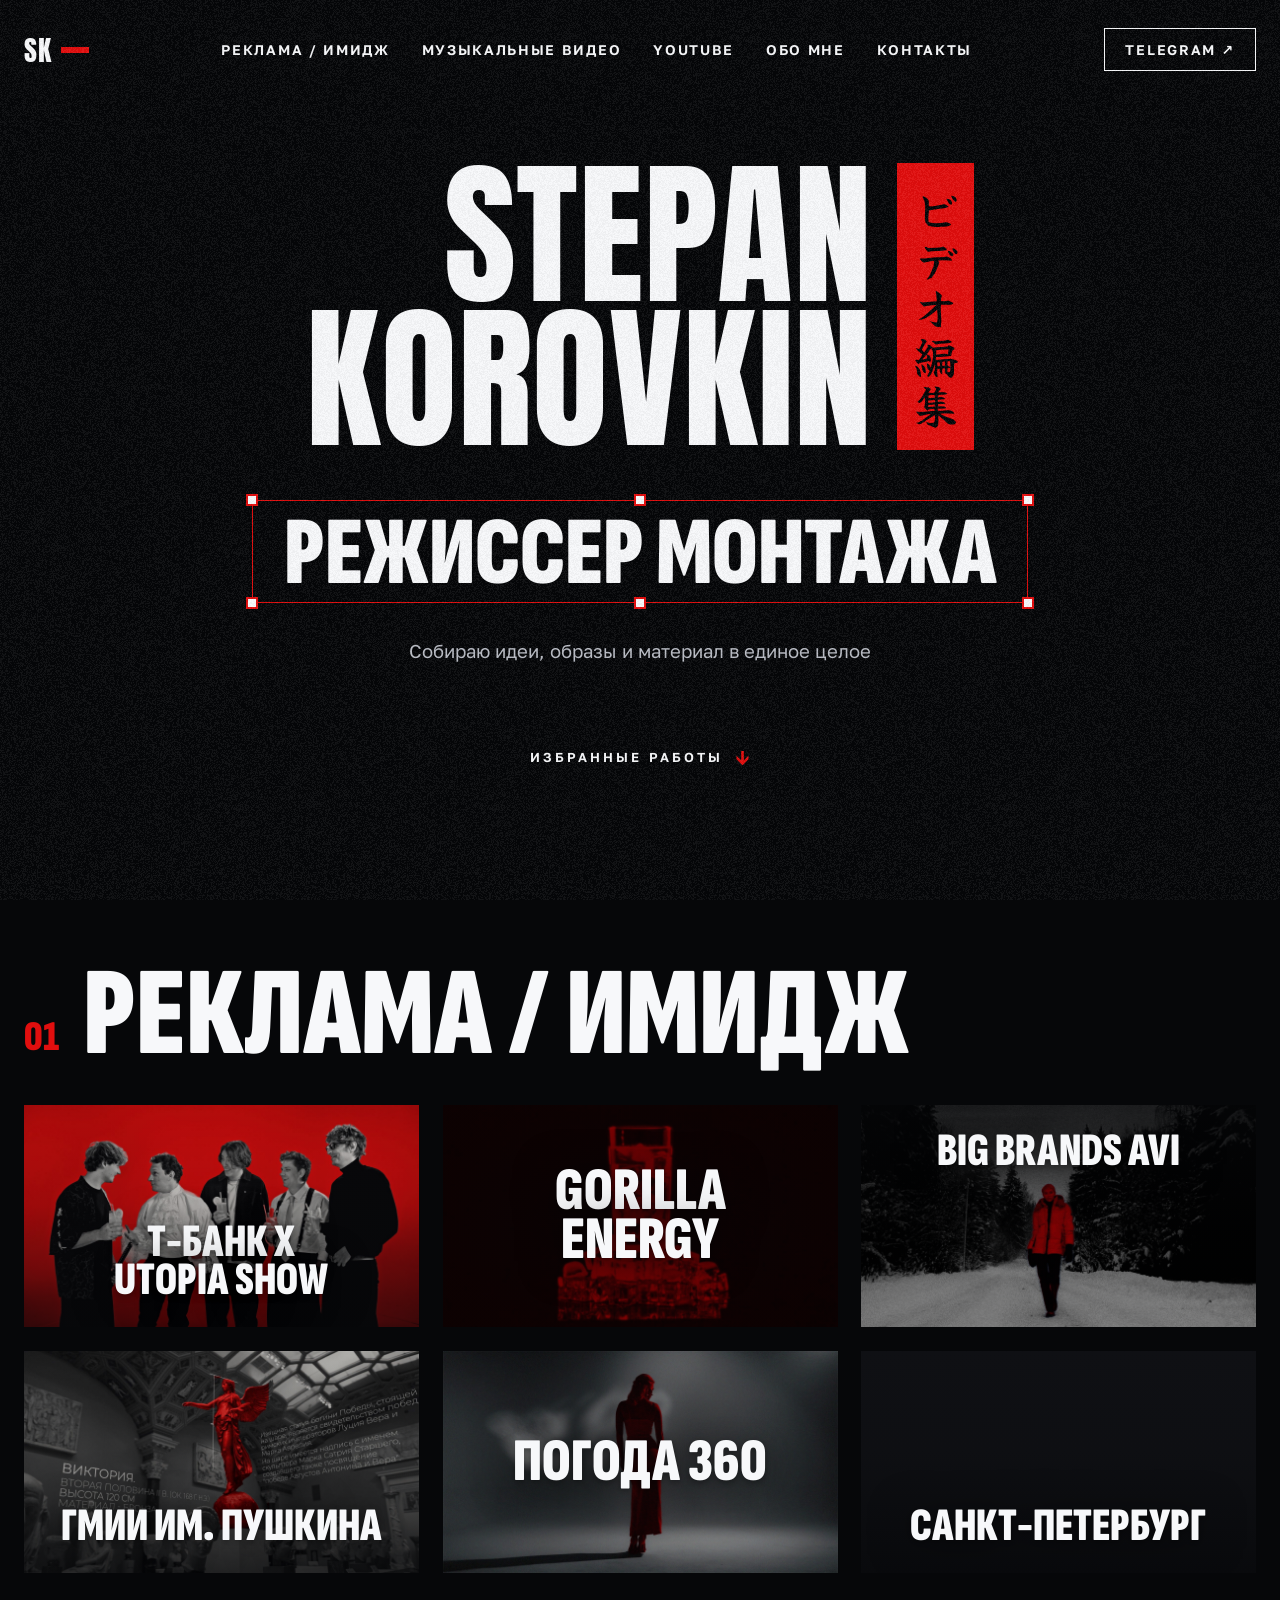
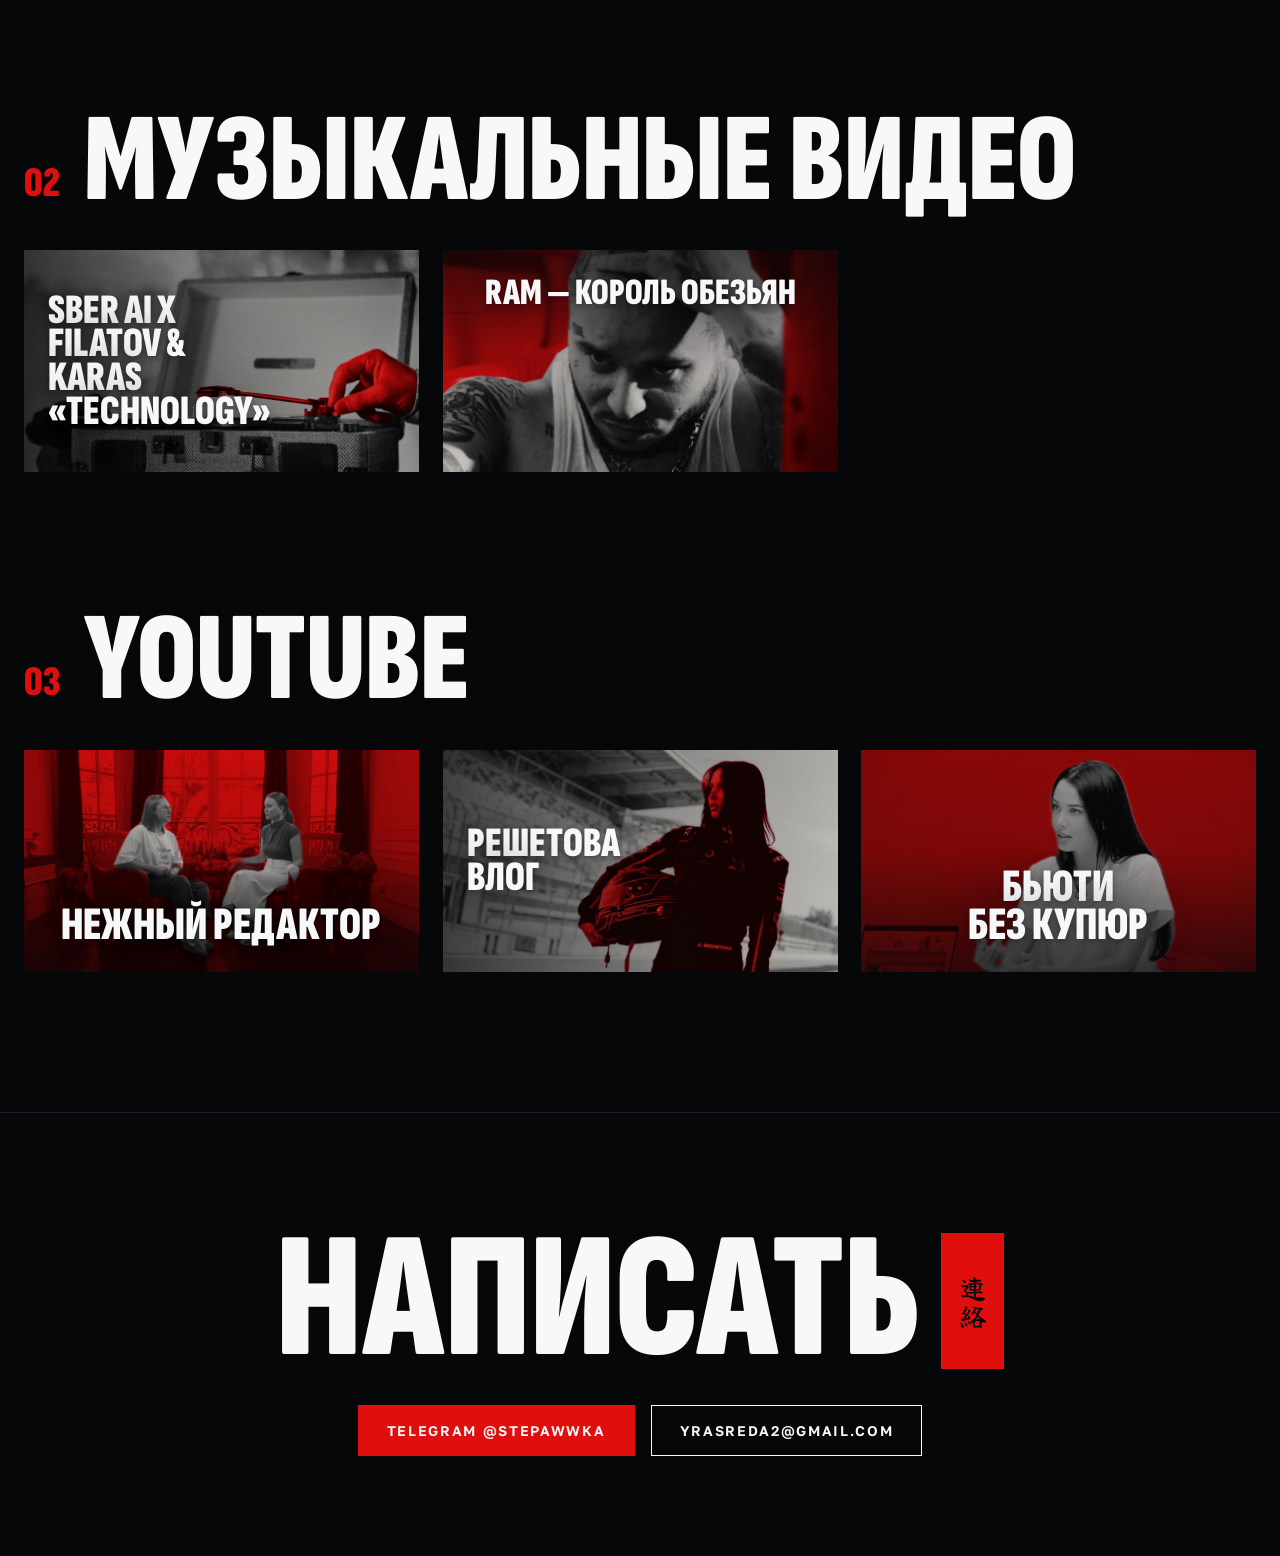
==== commit eb610693: "About: chips back, larger CTA Co-Authored-By: Claude Opus 5.5 <noreply@anthropic.com> Claude-Session" ====
--- a/index.html
+++ b/index.html
@@ -129,8 +129,9 @@
 <div class="about-photo"><i></i><i></i><i></i><i></i><div class="about-photo-in"><img src="assets/img/me.jpg?v=c651c516" alt="Stepan Korovkin" loading="lazy" decoding="async"><img class="alt" src="assets/img/me-color.jpg?v=ccca5686" alt="" loading="lazy" decoding="async"></div></div>
 <h2 id="about-title" class="sr">Обо мне — Stepan Korovkin</h2>
 <p class="about-lead">Привет, я Стёпа! Свой путь в монтаже и создании историй я начал, когда мне было 10 лет. Тогда я впервые стал искать язык, чтобы делиться своими смыслами и эмоциями. Прошло много лет, сменилось множество программ и подходов к работе, но остались главные вопросы, на которые я отвечаю в каждом своем проекте: какую эмоцию мы хотим донести до зрителя, какую идею несет наш ролик и как все это сложится в единое целое?</p>
-<p>Мое основное направление — <b>реклама и имиджевые ролики</b>. Последние несколько лет я работал над имиджевыми проектами города Москвы: как в составе крупной команды с четко распределенными ролями, так и самостоятельно, закрывая весь пост-продакшен более камерных проектов — монтаж, цвет, саунд-дизайн и <a class="about-link" href="motion/">моушен-дизайн</a>. Эти работы сейчас находятся под NDA.</p><p>Кроме этого, я работал над музыкальными видео, образовательным контентом, короткометражным кино, роликами для социальных сетей, а также выполнял монтаж на площадке.</p><p>Сейчас я активно развиваюсь в направлении YouTube и документальных форматов: мне интересно рассказывать истории, которые цепляют, обладают характером и держат внимание зрителя продолжительное время.</p><p>Если у вас есть проект — напишите мне!</p>
-
+<p>Мое основное направление — <b>реклама и имиджевые ролики</b>. Последние несколько лет я работал над имиджевыми проектами города Москвы: как в составе крупной команды с четко распределенными ролями, так и самостоятельно, закрывая весь пост-продакшен более камерных проектов — монтаж, цвет, саунд-дизайн и <a class="about-link" href="motion/">моушен-дизайн</a>. Эти работы сейчас находятся под NDA.</p><p>Кроме этого, я работал над музыкальными видео, образовательным контентом, короткометражным кино, роликами для социальных сетей, а также выполнял монтаж на площадке.</p><p>Сейчас я активно развиваюсь в направлении YouTube и документальных форматов: мне интересно рассказывать истории, которые цепляют, обладают характером и держат внимание зрителя продолжительное время.</p>
+<ul class="about-chips"><li class="main">Реклама / имидж</li><li class="">YouTube</li><li class="">Док-формат</li><li class="more">Клипы · короткий метр · монтаж на площадке</li></ul>
+<p class="about-cta">Если у вас есть проект — напишите мне!</p>
 <div class="about-btns"><a class="btn fill" href="https://t.me/stepawwka" target="_blank" rel="noopener">Telegram @STEPAWWKA</a>
 <a class="btn" href="mailto:yrasreda2@gmail.com">YRASREDA2@GMAIL.COM</a></div>
 </aside>
--- a/assets/style.css
+++ b/assets/style.css
@@ -258,3 +258,4 @@
 .motion .tag-k .lv{display:inline-block;transform:rotate(90deg)}
 .motion .hero-more{margin-top:8px}
 .reel-t{margin:18px 0 0;font-size:14px;font-weight:600;letter-spacing:.2em;text-transform:uppercase;color:var(--mute)}
+.about-panel .about-cta{margin:40px 0 0;font-family:var(--display);font-size:clamp(40px,6vw,56px);line-height:.95;text-transform:uppercase;color:var(--white)}
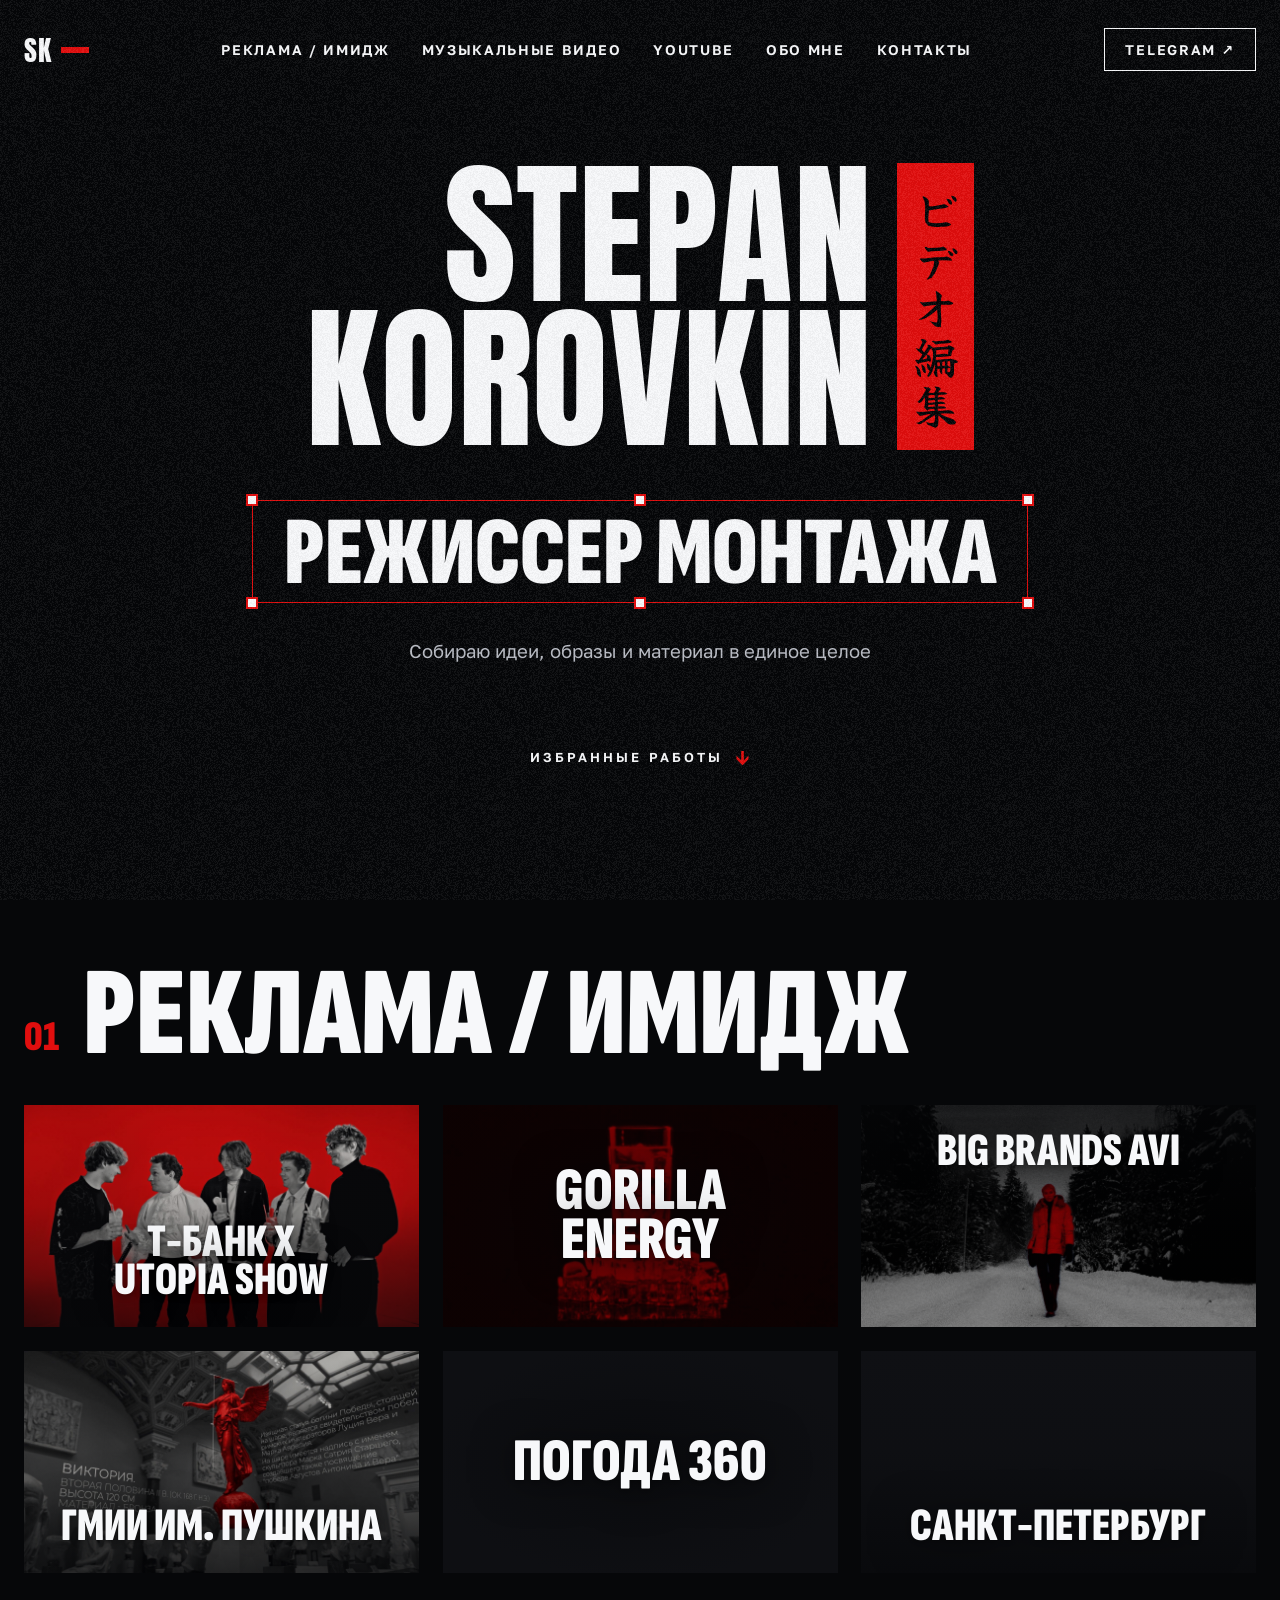
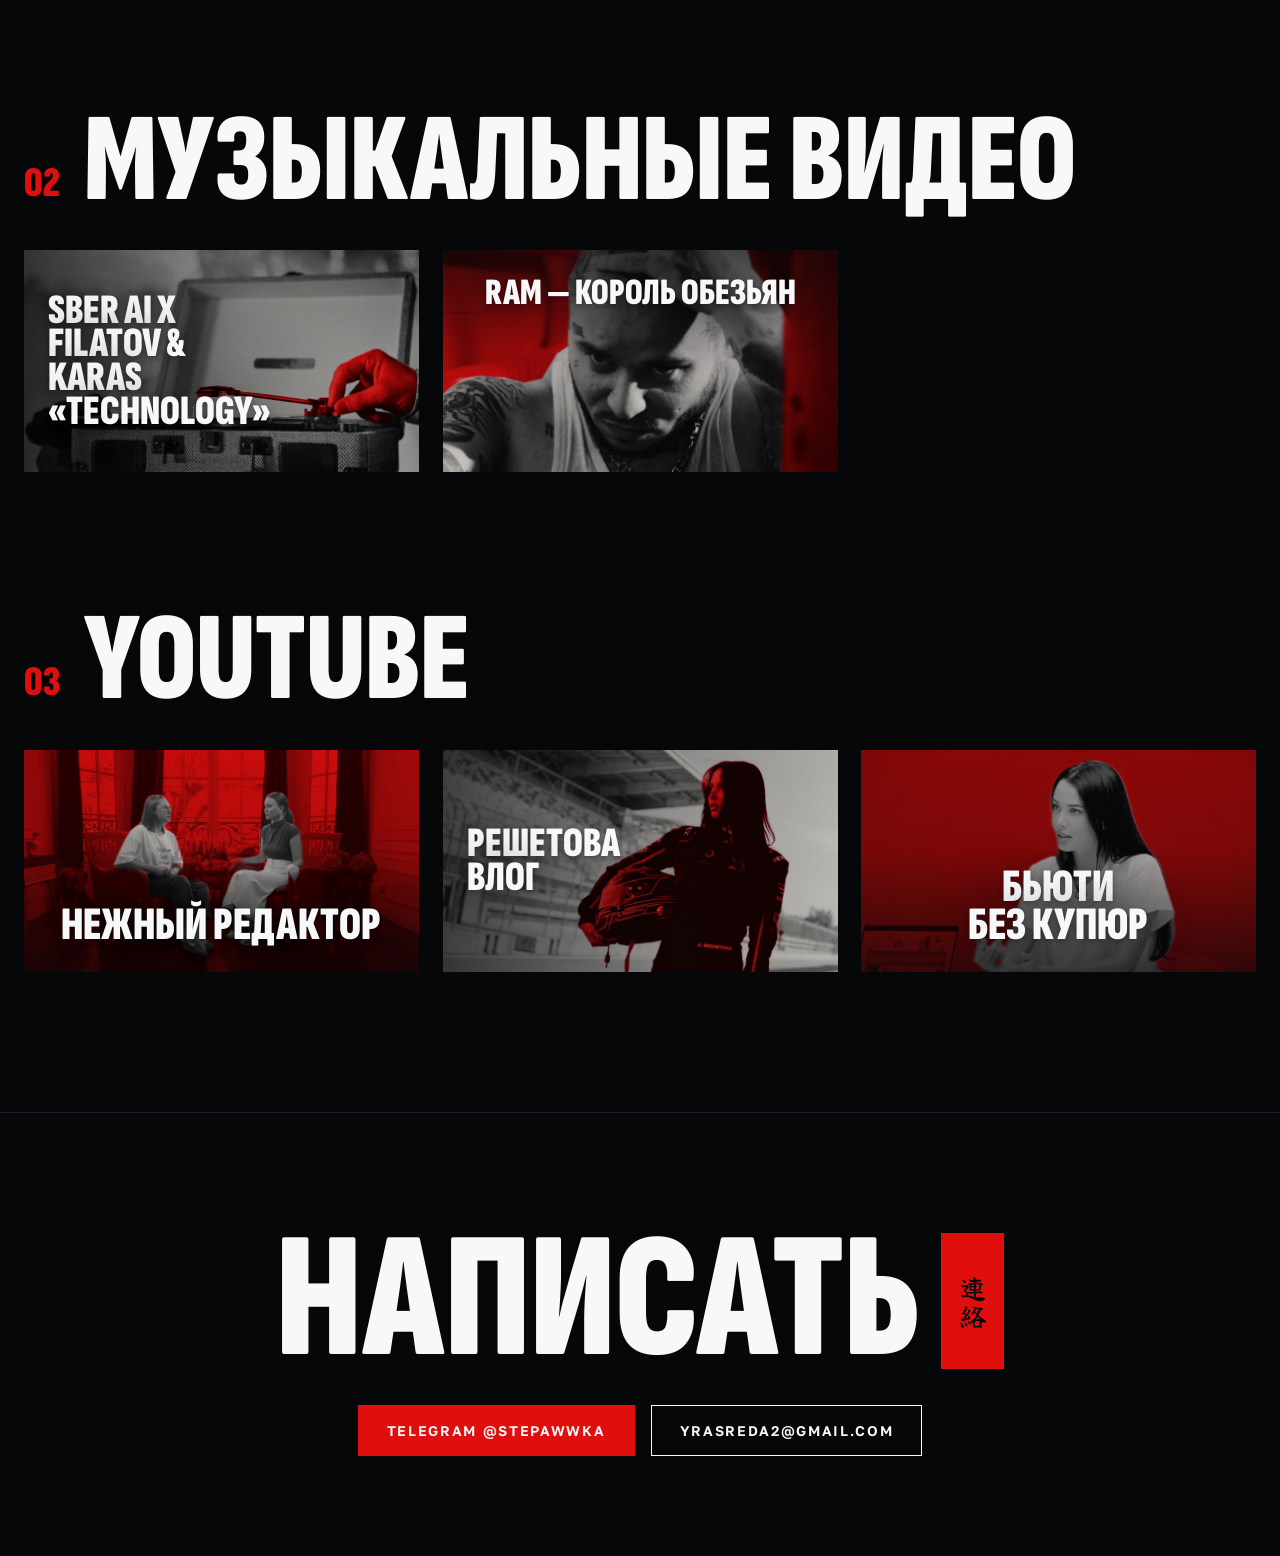
==== commit e076469e: "About: more format chips Co-Authored-By: Claude Opus 5.5 <noreply@anthropic.com> Claude-Session: htt" ====
--- a/index.html
+++ b/index.html
@@ -130,7 +130,7 @@
 <h2 id="about-title" class="sr">Обо мне — Stepan Korovkin</h2>
 <p class="about-lead">Привет, я Стёпа! Свой путь в монтаже и создании историй я начал, когда мне было 10 лет. Тогда я впервые стал искать язык, чтобы делиться своими смыслами и эмоциями. Прошло много лет, сменилось множество программ и подходов к работе, но остались главные вопросы, на которые я отвечаю в каждом своем проекте: какую эмоцию мы хотим донести до зрителя, какую идею несет наш ролик и как все это сложится в единое целое?</p>
 <p>Мое основное направление — <b>реклама и имиджевые ролики</b>. Последние несколько лет я работал над имиджевыми проектами города Москвы: как в составе крупной команды с четко распределенными ролями, так и самостоятельно, закрывая весь пост-продакшен более камерных проектов — монтаж, цвет, саунд-дизайн и <a class="about-link" href="motion/">моушен-дизайн</a>. Эти работы сейчас находятся под NDA.</p><p>Кроме этого, я работал над музыкальными видео, образовательным контентом, короткометражным кино, роликами для социальных сетей, а также выполнял монтаж на площадке.</p><p>Сейчас я активно развиваюсь в направлении YouTube и документальных форматов: мне интересно рассказывать истории, которые цепляют, обладают характером и держат внимание зрителя продолжительное время.</p>
-<ul class="about-chips"><li class="main">Реклама / имидж</li><li class="">YouTube</li><li class="">Док-формат</li><li class="more">Клипы · короткий метр · монтаж на площадке</li></ul>
+<ul class="about-chips"><li class="main">Реклама / имидж</li><li class="">YouTube</li><li class="">Док-формат</li><li class="more">Клипы</li><li class="more">Короткий метр</li><li class="more">Образовательный контент</li><li class="more">Ролики для соцсетей</li><li class="more">Интервью</li><li class="more">Корпоративные ролики</li><li class="more">Репортаж</li><li class="more">Монтаж на площадке</li></ul>
 <p class="about-cta">Если у вас есть проект — напишите мне!</p>
 <div class="about-btns"><a class="btn fill" href="https://t.me/stepawwka" target="_blank" rel="noopener">Telegram @STEPAWWKA</a>
 <a class="btn" href="mailto:yrasreda2@gmail.com">YRASREDA2@GMAIL.COM</a></div>
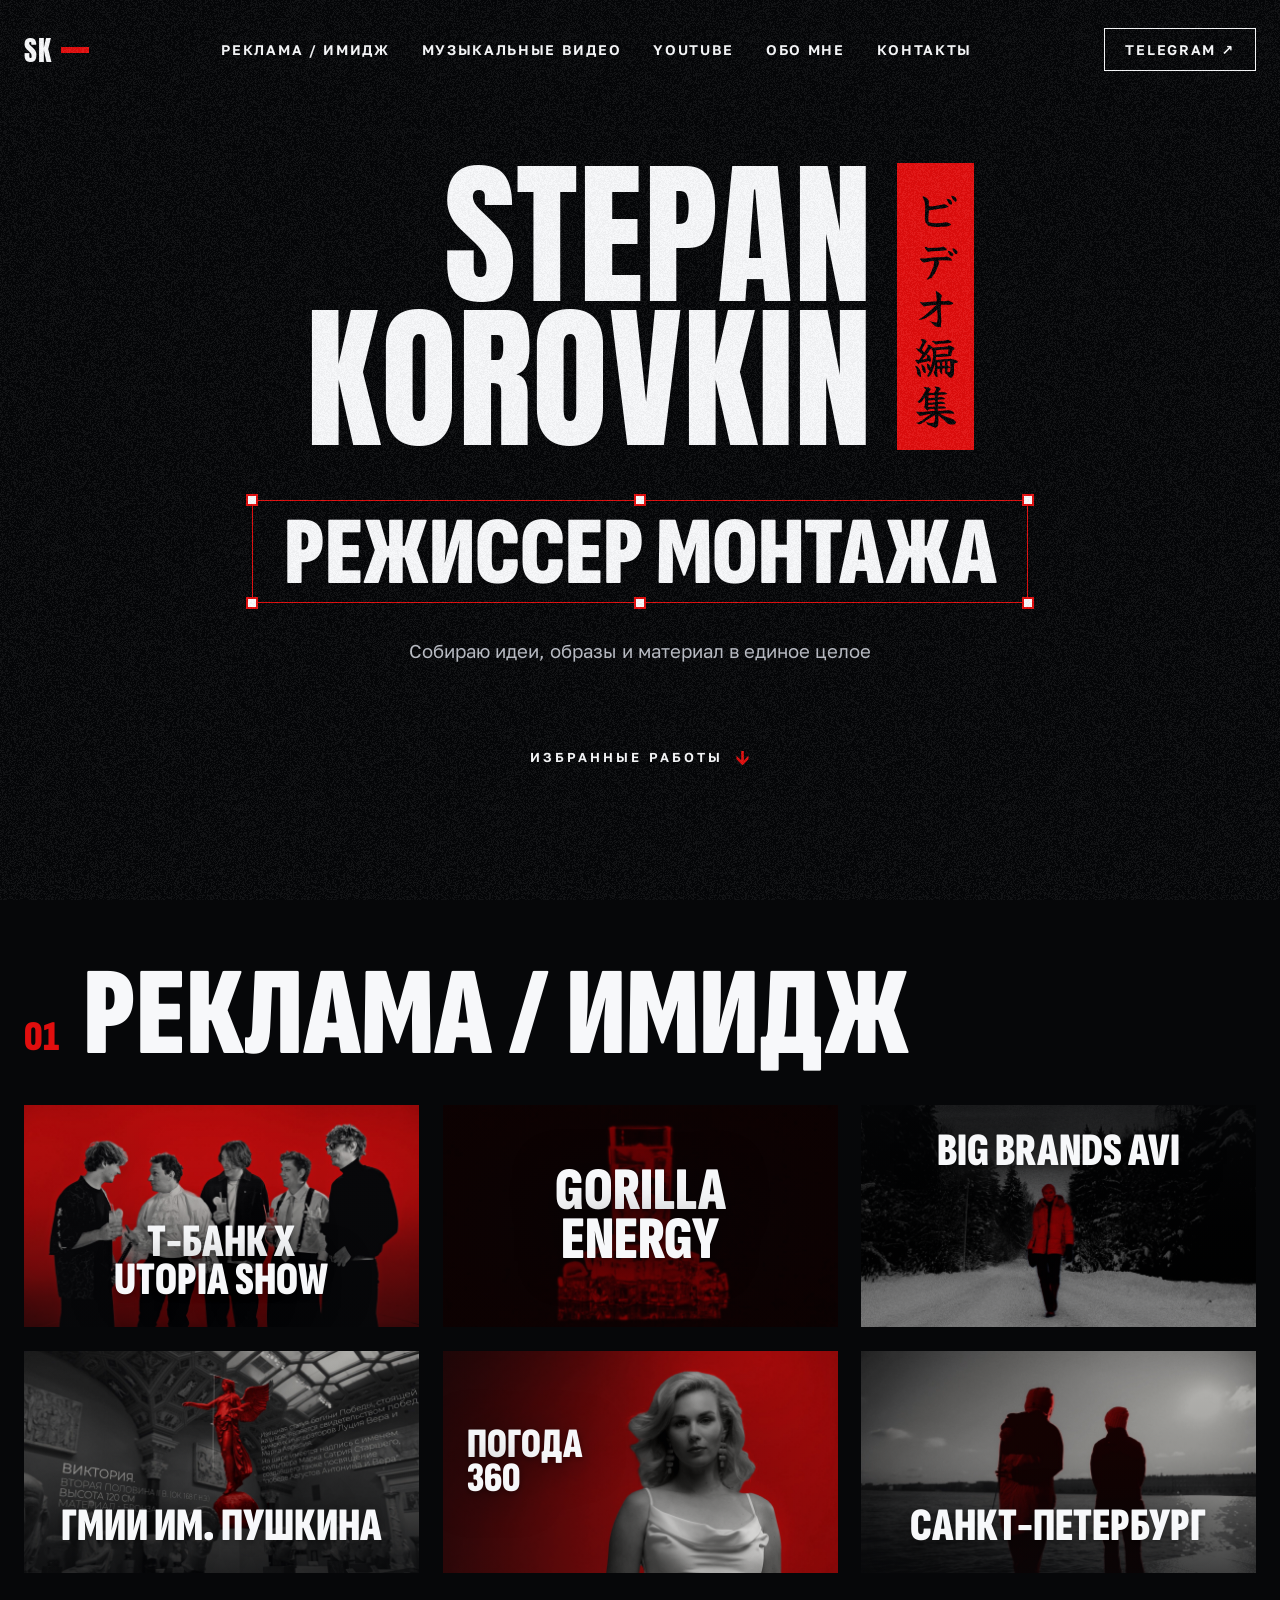
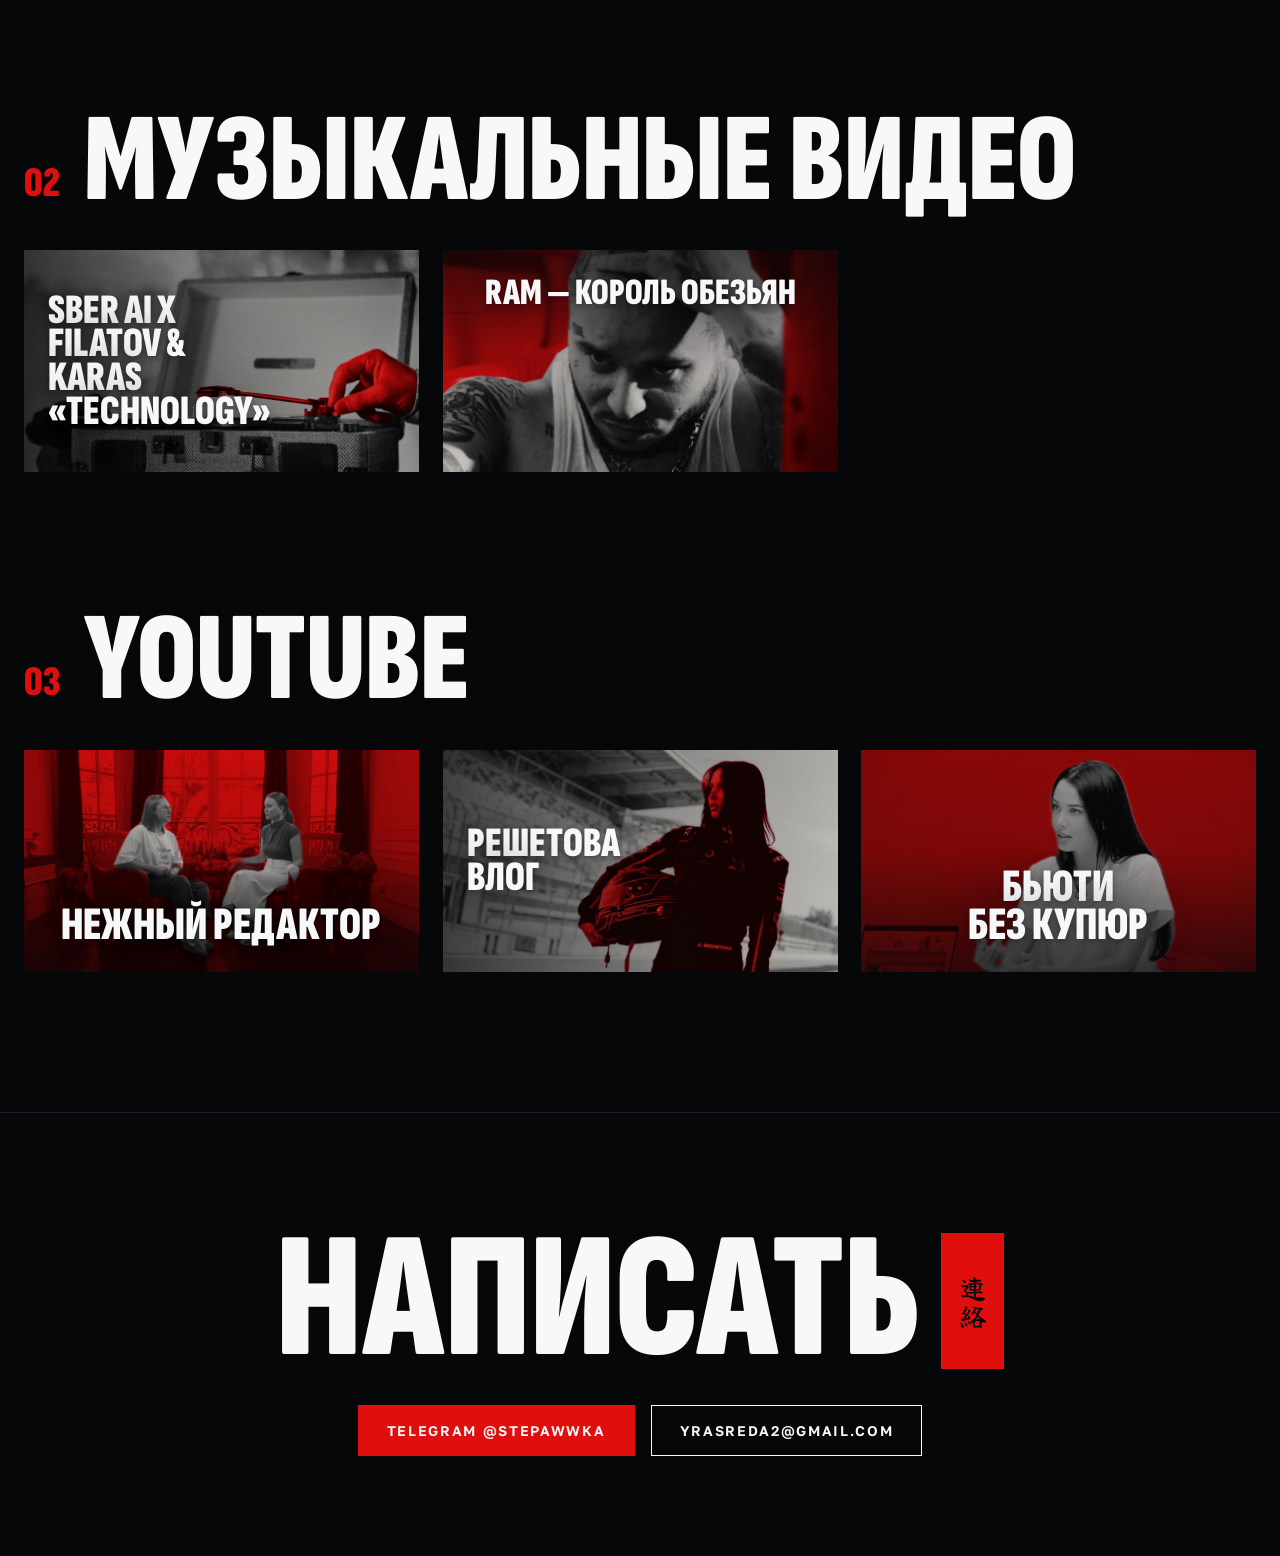
==== commit 23b77f4f: "Promo 360: new cover, text left in two lines Co-Authored-By: Claude Opus 5.5 <noreply@anthropic.com>" ====
--- a/index.html
+++ b/index.html
@@ -64,8 +64,9 @@
 <span class="sr">ГМИИ им. Пушкина — Excursions Promo</span>
 <span class="line" aria-hidden="true"></span>
 </a>
-<a class="card has-cover" href="work/promo-360/">
-<img src="assets/img/promo360.jpg?v=183cdcbc" alt="" loading="lazy" decoding="async"><img class="alt" src="assets/img/promo360-color.jpg?v=8213f83b" alt="" loading="lazy" decoding="async"><span class="shade" aria-hidden="true"></span><span class="t" aria-hidden="true">ПОГОДА 360</span>
+<a class="card has-cover at-left" href="work/promo-360/">
+<img src="assets/img/promo360.jpg?v=5ffde6f2" alt="" loading="lazy" decoding="async"><img class="alt" src="assets/img/promo360-color.jpg?v=005ee9ce" alt="" loading="lazy" decoding="async"><span class="shade" aria-hidden="true"></span><span class="t" aria-hidden="true">ПОГОДА
+360</span>
 <span class="sr">Промо канала 360</span>
 <span class="line" aria-hidden="true"></span>
 </a>
@@ -128,8 +129,8 @@
 <div class="about-top"><span>Обо мне</span><a class="about-x" href="#" data-about-close aria-label="Закрыть">✕</a></div>
 <div class="about-photo"><i></i><i></i><i></i><i></i><div class="about-photo-in"><img src="assets/img/me.jpg?v=c651c516" alt="Stepan Korovkin" loading="lazy" decoding="async"><img class="alt" src="assets/img/me-color.jpg?v=ccca5686" alt="" loading="lazy" decoding="async"></div></div>
 <h2 id="about-title" class="sr">Обо мне — Stepan Korovkin</h2>
-<p class="about-lead">Привет, я Стёпа! Свой путь в монтаже и создании историй я начал, когда мне было 10 лет. Тогда я впервые стал искать язык, чтобы делиться своими смыслами и эмоциями. Прошло много лет, сменилось множество программ и подходов к работе, но остались главные вопросы, на которые я отвечаю в каждом своем проекте: какую эмоцию мы хотим донести до зрителя, какую идею несет наш ролик и как все это сложится в единое целое?</p>
-<p>Мое основное направление — <b>реклама и имиджевые ролики</b>. Последние несколько лет я работал над имиджевыми проектами города Москвы: как в составе крупной команды с четко распределенными ролями, так и самостоятельно, закрывая весь пост-продакшен более камерных проектов — монтаж, цвет, саунд-дизайн и <a class="about-link" href="motion/">моушен-дизайн</a>. Эти работы сейчас находятся под NDA.</p><p>Кроме этого, я работал над музыкальными видео, образовательным контентом, короткометражным кино, роликами для социальных сетей, а также выполнял монтаж на площадке.</p><p>Сейчас я активно развиваюсь в направлении YouTube и документальных форматов: мне интересно рассказывать истории, которые цепляют, обладают характером и держат внимание зрителя продолжительное время.</p>
+<p class="about-lead">Привет, я Стёпа! Свой путь в монтаже и создании историй я начал, когда мне было 10 лет. Тогда я впервые стал искать язык, чтобы делиться своими идеями и эмоциями. Прошло много лет, сменилось множество программ и подходов к работе, но остались главные вопросы, на которые я отвечаю в каждом своем проекте: какую эмоцию мы хотим вызвать у зрителя, какую идею несет наш ролик и как все это сложится в единое целое?</p>
+<p>Мое основное направление — <b>реклама и имиджевые ролики</b>. Над такими проектами работал в двух форматах: как в составе крупной команды с четко распределенными ролями, так и самостоятельно, закрывая весь пост-продакшен более камерных проектов — монтаж, цвет, саунд-дизайн и <a class="about-link" href="motion/">моушен-дизайн</a>.</p><p>Кроме этого, я работал над музыкальными видео, образовательным контентом, короткометражным кино, роликами для социальных сетей, а также выполнял монтаж на площадке.</p><p>Сейчас я активно развиваюсь в направлении YouTube и документальных форматов: мне интересно рассказывать истории, которые цепляют, обладают характером и держат внимание зрителя продолжительное время.</p>
 <ul class="about-chips"><li class="main">Реклама / имидж</li><li class="">YouTube</li><li class="">Док-формат</li><li class="more">Клипы</li><li class="more">Короткий метр</li><li class="more">Образовательный контент</li><li class="more">Ролики для соцсетей</li><li class="more">Интервью</li><li class="more">Корпоративные ролики</li><li class="more">Репортаж</li><li class="more">Монтаж на площадке</li></ul>
 <p class="about-cta">Если у вас есть проект — напишите мне!</p>
 <div class="about-btns"><a class="btn fill" href="https://t.me/stepawwka" target="_blank" rel="noopener">Telegram @STEPAWWKA</a>
